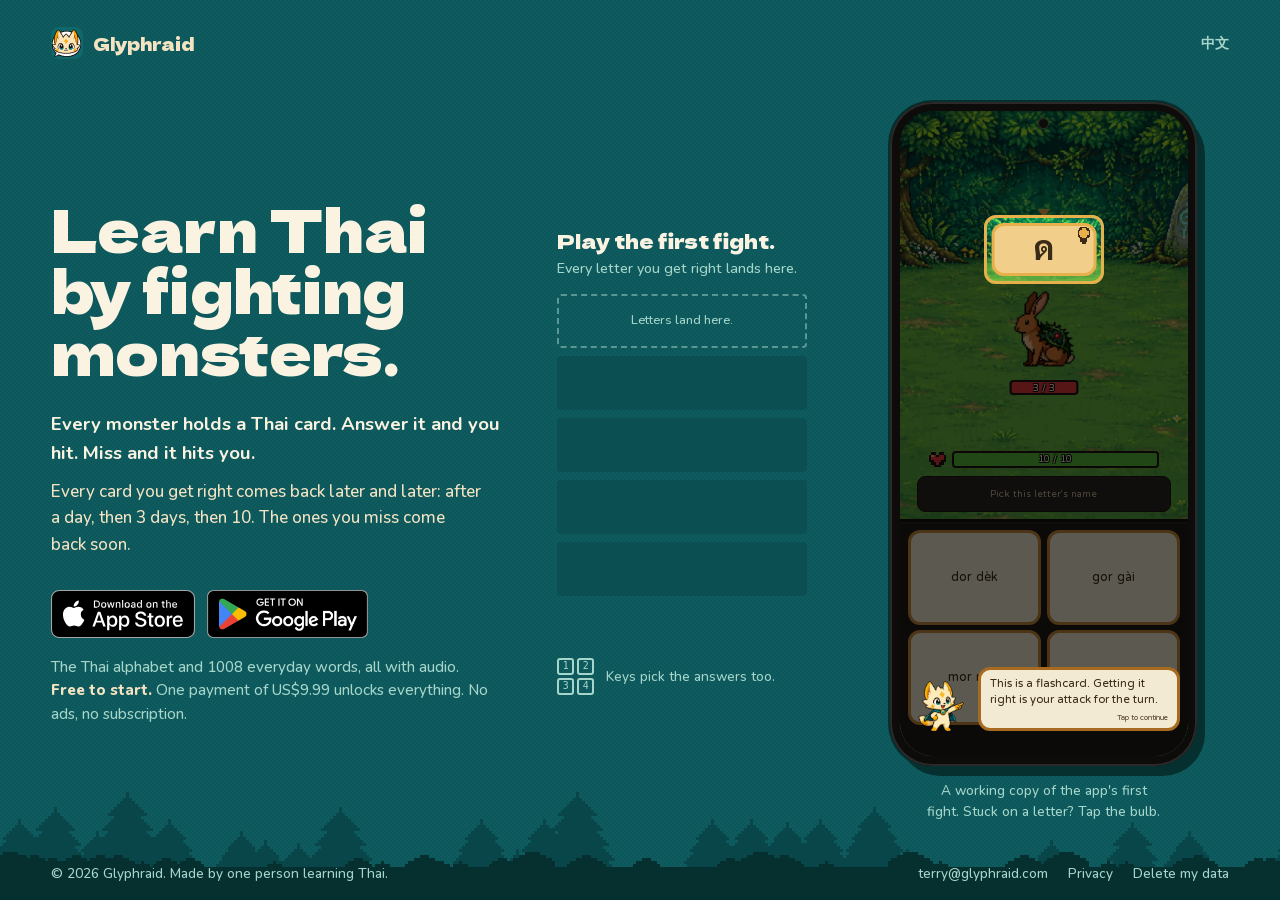
==== index.html @ 24316373 "Language switch links carry ?hl= so the choice is remembered however the link is opened Co-Authored-" ====
<!doctype html>
<html lang="en">
<head>
<meta charset="utf-8">
<meta name="viewport" content="width=device-width, initial-scale=1, viewport-fit=cover">
<title>Glyphraid · Learn Thai by fighting monsters</title>
<meta name="description" content="A Thai flashcard app for iPhone and Android. Every monster holds a Thai word: pick the right meaning to hit it, pick wrong and it hits you. The alphabet and 1008 everyday words, with audio. One payment, no ads, no subscription.">
<meta name="theme-color" content="#0E5C5F">
<!-- 內容安全政策：腳本只准本站的檔案（assets/demo.js）和雜湊相符的那一段內嵌腳本（語言）。⚠️ 改了內嵌 <script> 內容一定要跑 python3 tools/update-csp.py，否則會被瀏覽器擋掉 -->
<meta http-equiv="Content-Security-Policy" content="default-src 'self'; script-src 'self' 'sha256-tla+jNIBkIyBn4vj5KOFL4YFCMS+OBkEQ+i5kZb5u+k='; style-src 'self' 'unsafe-inline'; img-src 'self'; font-src 'self'; media-src 'self'; connect-src 'self'; object-src 'none'; base-uri 'none'; form-action 'none'">
<meta name="apple-itunes-app" content="app-id=6785621868">
<link rel="canonical" href="https://glyphraid.com/">
<link rel="alternate" hreflang="en" href="https://glyphraid.com/">
<link rel="alternate" hreflang="zh-Hant" href="https://glyphraid.com/zh/">
<link rel="alternate" hreflang="x-default" href="https://glyphraid.com/">
<!-- 語言：第一次來、瀏覽器第一語言是中文、沒選過 → 轉到 /zh/；右上角的切換連結帶 ?hl=，到了這頁才記住選擇（點、中鍵、開新分頁都一樣）；只有首頁會轉，隱私、刪除資料頁不轉 -->
<script>(function(){var k='glyphraid-lang',l,q=new URLSearchParams(location.search),h=q.get('hl');if(h==='en'||h==='zh'){l=h;try{localStorage.setItem(k,h)}catch(e){}q.delete('hl');var s=q.toString();history.replaceState(null,'',location.pathname+(s?'?'+s:'')+location.hash)}else{try{l=localStorage.getItem(k)}catch(e){}}if(document.documentElement.lang==='en'&&(l?l==='zh':/^zh/i.test((navigator.languages&&navigator.languages[0])||navigator.language||'')))location.replace('zh/'+location.search+location.hash)})();</script>

<meta property="og:title" content="Glyphraid · Learn Thai by fighting monsters">
<meta property="og:description" content="Every monster holds a Thai word. Pick the right meaning to hit it. Pick wrong and it hits you.">
<meta property="og:image" content="https://glyphraid.com/assets/og.jpg">
<meta property="og:type" content="website">
<meta name="twitter:card" content="summary_large_image">

<link rel="icon" type="image/png" href="assets/favicon.png">
<link rel="apple-touch-icon" href="assets/apple-touch-icon.png">
<link rel="preload" as="font" type="font/woff2" href="assets/fonts/dela-gothic-one-400-latin.woff2" crossorigin>
<link rel="preload" as="font" type="font/woff2" href="assets/fonts/nunito-latin.woff2" crossorigin>
<link rel="preload" as="font" type="font/woff2" href="assets/huninn-latin.woff2" crossorigin>
<link rel="preload" as="image" href="assets/bg_grove.webp">

<link rel="stylesheet" href="assets/site.css">
</head>
<body>
<div class="page">
  <header class="top">
    <a class="brand" href="./" aria-label="Glyphraid home">
      <img src="assets/favicon.png" alt="" width="32" height="32">
      <b>Glyphraid</b>
    </a>
    <nav class="toplinks"><a href="zh/?hl=zh" hreflang="zh-Hant" lang="zh-Hant" data-lang="zh">中文</a></nav>
  </header>

  <main class="main">
    <div class="copy">
      <h1>Learn Thai by fighting monsters.</h1>
      <p class="lede">Every monster holds a Thai card. Answer it and you hit. Miss and it hits you.</p>
      <!-- 「1、3、10 天」＝Vask config/progression-config.ts 的 REVIEW_INTERVAL_DAYS（familiar/mastered/proficient）。那邊改了這句要跟著改。 -->
      <p class="srs">Every card you get right comes back later and later: after a day, then 3 days, then 10. The ones you miss come back soon.</p>
      <div class="getbox" id="get">
        <div class="get">
          <a href="https://apps.apple.com/app/id6785621868"><img src="assets/badge-appstore.svg" alt="Download on the App Store" width="144" height="48"></a>
          <a href="https://play.google.com/store/apps/details?id=com.terryouyang.glyphraid&amp;referrer=utm_source%3Dglyphraid_site%26utm_medium%3Dweb"><img src="assets/badge-play-tight.png" alt="Get it on Google Play" width="161" height="48"></a>
        </div>
        <p class="fine">The Thai alphabet and 1008 everyday words, all with audio. <b>Free to start.</b> One payment of US$9.99 unlocks everything. No ads, no subscription.</p>
      </div>
    </div>

    <p class="fine m">The Thai alphabet and 1008 everyday words, all with audio. <b>Free to start.</b> One payment of US$9.99 unlocks everything. No ads, no subscription.</p>

    <section class="words" id="words" aria-labelledby="words-h">
      <h2 id="words-h">Play the first fight.</h2>
      <p class="how">Every letter you get right lands here.</p>
      <ol class="slots" id="slots"><li class="next">Letters land here.</li><li></li><li></li><li></li><li></li></ol>
      <p class="tally" id="tally" aria-live="polite"></p>
      <div class="end">
        <p>That was the app's real first fight. In the app your coins go to the shop next, then you pick a relic and face the boss. After that come all 44 consonants, the vowels, and 33 themes of everyday words.</p>
        <div class="get">
          <a href="https://apps.apple.com/app/id6785621868"><img src="assets/badge-appstore.svg" alt="Download on the App Store" width="102" height="34"></a>
          <a href="https://play.google.com/store/apps/details?id=com.terryouyang.glyphraid&amp;referrer=utm_source%3Dglyphraid_site%26utm_medium%3Dfinish"><img src="assets/badge-play-tight.png" alt="Get it on Google Play" width="114" height="34"></a>
        </div>
        <button class="again" type="button" data-again>Play again</button>
      </div>
      <p class="keyline" aria-hidden="true"><span class="keys"><kbd>1</kbd><kbd>2</kbd><kbd>3</kbd><kbd>4</kbd></span> Keys pick the answers too.</p>
    </section>

    <div class="stage-col">
      <div class="phone" role="region" aria-label="Playable copy of the app's battle screen">
        <div class="screen" id="screen">
          <div class="fade">
            <div class="aim" aria-hidden="true"></div>
            <div class="card" id="card">
              <button class="bulb" id="bulb" type="button" aria-label="Look this card up">
                <svg viewBox="-1 -1 9 12" shape-rendering="crispEdges" aria-hidden="true">
                  <defs><path id="bulbshape" d="M2 0h3v1h1v1h1v3H6v1H5v3H4v1H3V9H2V6H1V5H0V2h1V1h1z"/></defs>
                  <g fill="#3A2A18"><use href="#bulbshape" x="-1" y="-1"/><use href="#bulbshape" y="-1"/><use href="#bulbshape" x="1" y="-1"/><use href="#bulbshape" x="-1"/><use href="#bulbshape" x="1"/><use href="#bulbshape" x="-1" y="1"/><use href="#bulbshape" y="1"/><use href="#bulbshape" x="1" y="1"/></g>
                  <path fill="#E8B04B" d="M2 0h3v1h1v1h1v3H6v1H5v1H2V6H1V5H0V2h1V1h1z"/>
                  <path fill="#3A2A18" d="M2 7h3v2H4v1H3V9H2z"/>
                </svg>
              </button>
              <span class="th" id="th" lang="th">ก</span>
              <span class="mean" id="mean"></span>
            </div>
            <div class="mon" id="mon"><img id="monimg" src="assets/mon_thornhare.webp" alt="A monster" width="384" height="384"></div>
            <div class="hp mhp" aria-hidden="true"><i id="monfill"></i><b id="monnum">3 / 3</b></div>
          </div>
          <div class="you" id="you" aria-hidden="true">
            <svg viewBox="0 0 7 6" shape-rendering="crispEdges"><path fill="#1B1410" d="M1 0h2v1h1V0h2v1h1v3H6v1H5v1H2V5H1V4H0V1h1z"/><path fill="#E23B3B" d="M1 1h2v1h1V1h2v2H5v1H4v1H3V4H2V3H1z"/><path fill="#FF9A8A" d="M1 1h1v1H1z"/></svg>
            <div class="hp"><i id="youfill"></i><b id="younum">10 / 10</b></div>
          </div>
          <div class="prompt" id="ask">Pick this letter's name</div>
          <div class="panel" id="opts" role="group" aria-labelledby="ask"></div>

          <div class="coach" id="coach" role="dialog" aria-modal="true" aria-labelledby="coachtext" tabindex="-1">
            <div class="hole" id="hole"></div>
            <div class="row" id="coachrow">
              <img src="assets/mascot_point.webp" alt="" width="192" height="192">
              <div class="bubble"><div id="coachtext"></div><small>Tap to continue</small></div>
            </div>
          </div>

          <div class="detail" id="detail" role="dialog" aria-modal="true" aria-labelledby="dname">
            <div class="box">
              <div class="glyph" id="dglyph" lang="th"></div>
              <button class="x" id="dclose" type="button" aria-label="Close">
                <svg viewBox="0 0 7 7" shape-rendering="crispEdges" aria-hidden="true"><path fill="#3A2A18" d="M0 0h2v1h1v1h1V1h1V0h2v2H6v1H5v1h1v1h1v2H5V6H4V5H3v1H2v1H0V5h1V4h1V3H1V2H0z"/></svg>
              </button>
              <div class="rom" id="drom"></div>
              <div class="name" id="dname"></div>
              <button class="speak" id="dspeak" type="button">Speak</button>
              <hr>
              <ol id="dnotes"></ol>
            </div>
          </div>

          <div class="retry" id="retry" role="dialog" aria-modal="true" aria-labelledby="retryh">
            <div class="mid">
              <img src="assets/mascot_cheer.webp" alt="" width="320" height="320">
              <h3 id="retryh">Let's try this one again</h3>
              <p>You keep every letter you've learned. Health restored. Go again.</p>
            </div>
            <button type="button" id="retrybtn">Try again</button>
          </div>
        </div>
      </div>
      <p class="under" id="under">A working copy of the app's first fight. Stuck on a letter? Tap the bulb.</p>
      <p class="sr" id="live" aria-live="polite"></p>
    </div>
  </main>

  <footer class="foot">
    <span>© 2026 Glyphraid. Made by one person learning Thai.</span>
    <span class="sp"></span>
    <a href="mailto:terry@glyphraid.com">terry@glyphraid.com</a>
    <a href="privacy.html">Privacy</a>
    <a href="delete-data.html">Delete my data</a>
  </footer>
</div>
<div class="ground" aria-hidden="true"></div>
<div class="dock" id="dock" aria-hidden="true">
  <ol id="dockwords"></ol>
  <p id="docktext"></p>
  <a id="dockcta" href="#get" tabindex="-1">Get the app</a>
  <button class="again" type="button" data-again tabindex="-1">Play again</button>
</div>

<script src="assets/demo.js"></script>
</body>
</html>
---- assets/site.css ----
/* ──────────────────────────────────────────────────────────────
   Glyphraid 單頁（2026-10-19）
   一個畫面講完一件事：答對字卡＝打怪。右邊的手機是 app 戰鬥畫面的可玩複本。

   ⚠️ 舞台必須忠於遊戲（Terry 2026-10-19：不忠實＝可能被說欺騙消費者）。
   版面順序、字串、顏色、數值都照 Vask 的程式：
     screens/battle-screen.tsx（版面）、answer-inputs/choice-answer-input.tsx（2×2 選項）、
     config/theme.ts（顏色）、config/progression-config.ts（玩家 10 血、每題 1 傷）、
     config/run-config.ts（一般怪 4~6 血）、config/i18n.ts（"Pick the meaning of this word"）。
   內容照 app「新手第一場」（Terry 2026-10-19 拍板）：config/onboarding.ts 的 6 張子音、
   怪 3 血（ONBOARDING_MONSTER_HP）、"Pick this letter's name"、新卡帶燈泡（app 1.3.2 起沒有 NEW 標籤）、
   兩段教學提示（components/coach-mark.tsx，字串照 i18n 原文）、燈泡詳解（components/card-detail-dialog.tsx）、
   打輸＝重試畫面（screens/onboarding-retry-screen.tsx）。打贏就收尾，不無限出怪。
   刻意省略（不影響「遊戲是什麼」）：齒輪、Skip、聖物欄、狀態列、連擊、地圖、商店、魔王。
   刻意不加（遊戲裡沒有）：拼音提示（預設關）、戰鬥中的聲音（讀題零聲音，聲音只在燈泡的 Speak）、
   全螢幕震動、2 以上的傷害、翻卡學習頁（app 2026-08 已拆）。
   遊戲改了版面或流程，這裡要跟著改。

   頁面本身只有兩個顏色：app 圖示的青綠、字卡的米色。
   刻意避開的 AI 樣板（見 vibe-coded 研究）：紫色漸層、Inter、膠囊徽章、三張功能卡、
   毛玻璃、統一圓角柔影、每段同一個淡入、米色紙加襯線、黑底加螢光、某個字單獨上色。
────────────────────────────────────────────────────────────── */
/* 字型全部自帶（2026-10-19 安全檢查：不再從 Google 載入，訪客 IP 不外流；授權皆 OFL；粉圓的授權在 huninn-LICENSE.txt） */
@font-face{font-family:"Huninn";src:url(huninn-latin.woff2) format("woff2");font-display:swap}
/* 中文頁的粉圓：只收 zh/index.html 與 demo.js 中文字串用到的字（tools/huninn-zh.py 產生） */
@font-face{font-family:"Huninn";src:url(huninn-zh.woff2) format("woff2");font-display:swap;unicode-range:U+3000-303F, U+4E00-9FFF, U+FF00-FFEF}
@font-face{font-family:"Dela Gothic One";font-weight:400;font-style:normal;font-display:swap;src:url(fonts/dela-gothic-one-400-latin.woff2) format("woff2");unicode-range:U+0000-00FF, U+0131, U+0152-0153, U+02BB-02BC, U+02C6, U+02DA, U+02DC, U+0304, U+0308, U+0329, U+2000-206F, U+20AC, U+2122, U+2191, U+2193, U+2212, U+2215, U+FEFF, U+FFFD}
@font-face{font-family:"Nunito";font-weight:500 800;font-style:normal;font-display:swap;src:url(fonts/nunito-latin-ext.woff2) format("woff2");unicode-range:U+0100-02BA, U+02BD-02C5, U+02C7-02CC, U+02CE-02D7, U+02DD-02FF, U+0304, U+0308, U+0329, U+1D00-1DBF, U+1E00-1E9F, U+1EF2-1EFF, U+2020, U+20A0-20AB, U+20AD-20C4, U+2113, U+2C60-2C7F, U+A720-A7FF}
@font-face{font-family:"Nunito";font-weight:500 800;font-style:normal;font-display:swap;src:url(fonts/nunito-latin.woff2) format("woff2");unicode-range:U+0000-00FF, U+0131, U+0152-0153, U+02BB-02BC, U+02C6, U+02DA, U+02DC, U+0304, U+0308, U+0329, U+2000-206F, U+20AC, U+2122, U+2191, U+2193, U+2212, U+2215, U+FEFF, U+FFFD}
@font-face{font-family:"Sarabun";font-weight:700;font-style:normal;font-display:swap;src:url(fonts/sarabun-700-thai.woff2) format("woff2");unicode-range:U+02D7, U+0303, U+0331, U+0E01-0E5B, U+200C-200D, U+25CC}
@font-face{font-family:"Silkscreen";font-weight:400;font-style:normal;font-display:swap;src:url(fonts/silkscreen-400-latin.woff2) format("woff2");unicode-range:U+0000-00FF, U+0131, U+0152-0153, U+02BB-02BC, U+02C6, U+02DA, U+02DC, U+0304, U+0308, U+0329, U+2000-206F, U+20AC, U+2122, U+2191, U+2193, U+2212, U+2215, U+FEFF, U+FFFD}
:root{
  --teal:#0E5C5F;
  --teal-deep:#0B4F52;
  --teal-ink:#06302F;
  --cream:#F3E3C3;
  --cream-hi:#FAF3E2;
  --mint:#A6D6CB;      /* 青底上的次要字，對 --teal 4.6:1 */
  /* 以下照 Vask config/theme.ts */
  --g-bg:#12100E; --g-panel:#1D1A16; --g-raised:#2A2621; --g-outline:#1B1410;
  --g-card:#F1CE8A; --g-card-edge:#E8B04B;
  --g-card-bad:#FFE5DE; --g-accent:#FF5A3C;
  --g-opt:#F3EAD4; --g-opt-edge:#C98A3C; --g-ink:#3A2A18;
  --g-ok:#5BBC3A; --g-ok-edge:#3E8E2A; --g-ok-soft:#A5D98C;
  --g-bad:#E89A9A; --g-bad-edge:#7E1A1A;
  --g-hp:#E23B3B; --g-you:#5BBC3A; --g-track:#241B12;
  --g-text:#FBF4E6; --g-dim:#C9B89A;
}
*{box-sizing:border-box}
html,body{margin:0;overflow-x:clip}
body{
  position:relative;min-height:100svh;
  background:var(--teal);color:var(--cream);
  font-family:"Nunito",ui-rounded,system-ui,sans-serif;
  font-weight:500;font-size:17px;line-height:1.55;
  -webkit-font-smoothing:antialiased;
}
/* 兩格的抖色顆粒：像素畫的底紋 */
body::before{
  content:"";position:fixed;inset:0;pointer-events:none;z-index:0;opacity:.06;
  background-image:conic-gradient(#000 25%,transparent 0 50%,#000 0 75%,transparent 0);
  background-size:4px 4px;
}
a{color:inherit}
a:focus-visible,button:focus-visible{outline:3px solid var(--g-card-edge);outline-offset:3px}
img{display:block;max-width:100%}

.page{
  position:relative;z-index:1;min-height:100svh;
  display:grid;grid-template-rows:auto 1fr auto;grid-template-columns:minmax(0,1fr);
  max-width:1280px;margin:0 auto;
  padding:clamp(16px,2.4vw,26px) clamp(16px,4vw,56px) max(16px,env(safe-area-inset-bottom));
}
.top{display:flex;flex-wrap:wrap;align-items:center;justify-content:space-between;gap:4px 16px}
.brand{display:flex;align-items:center;gap:10px;text-decoration:none}
.brand img{width:32px;height:32px;border-radius:8px}
.brand b{font-family:"Dela Gothic One",sans-serif;font-weight:400;font-size:1.1rem}

.main{
  display:grid;grid-template-columns:minmax(0,32rem) 250px calc(min(700px,100svh - 236px) * 1080 / 2340 + 64px);justify-content:space-between;align-items:center;
  gap:clamp(28px,4vw,64px);padding:clamp(12px,2vh,28px) 0;
}
.copy{max-width:32rem}
h1{
  font-family:"Dela Gothic One",sans-serif;font-weight:400;
  font-size:clamp(2.3rem,4.6vw,4.2rem);line-height:1.04;letter-spacing:-.012em;
  margin:0 0 .5em;color:var(--cream-hi);text-wrap:balance;
  /* 字欄最窄約 400px 時最長的字「monsters.」約 5.84em，上限 4.2rem 放得下；字不從中間拆（句點不會自己掉到下一行） */
  overflow-wrap:normal;
}
.lede{font-size:clamp(1.1rem,1.45vw,1.32rem);font-weight:700;margin:0 0 .7rem;max-width:32rem;text-wrap:pretty;color:var(--cream-hi)}
.srs{margin:0 0 2rem;max-width:32rem;text-wrap:pretty}
.get{display:flex;flex-wrap:wrap;align-items:center;gap:12px;margin:0 0 1.1rem}
.get a{display:block;transition:transform .12s steps(2)}
.get a:hover{transform:translateY(-2px)}
.get img{height:48px;width:auto}
.fine{font-size:.95rem;color:var(--mint);margin:0;max-width:31rem;text-wrap:pretty}
.fine b{color:var(--cream);font-weight:800;white-space:nowrap}

/* ── 頁面自己的像素世界：底部兩層樹林，慢慢平移（不同速度＝視差） ── */
.ground{
  position:absolute;z-index:0;left:0;right:0;bottom:0;height:132px;pointer-events:none;
  background:url(trees_front.png) 0 100%/1536px 132px repeat-x,url(trees_back.png) 0 100%/1536px 132px repeat-x;
  image-rendering:pixelated;
  animation:drift 480s steps(1024) infinite;
}
@keyframes drift{to{background-position:-3072px 100%,-1536px 100%}}
.firefly{position:absolute;z-index:0;width:4px;height:4px;background:var(--g-card);pointer-events:none;
  animation:rise 2.6s steps(26) forwards,blink .4s steps(2) infinite}
@keyframes rise{0%{transform:translate(0,0)}50%{transform:translate(12px,-90px)}100%{transform:translate(-4px,-190px);opacity:0}}
@keyframes blink{50%{opacity:.35}}

/* ── 手機版：答對之後從底部滑出「你學到的字」條，字飛進這裡 ── */
.dock{display:none}
@media (max-width:860px){
  .dock{
    display:flex;align-items:center;gap:10px;position:fixed;z-index:40;left:0;right:0;bottom:0;
    padding:8px 16px calc(8px + env(safe-area-inset-bottom));
    background:var(--teal-ink);border-top:2px solid var(--cream);
    transform:translateY(110%);visibility:hidden;transition:transform .3s steps(4),visibility 0s .3s;
  }
  .dock.show{transform:none;visibility:visible;transition:transform .3s steps(4)}
  .dock ol{list-style:none;margin:0;padding:0;display:flex;gap:6px;flex:none}
  .dock li{background:var(--cream);color:var(--g-ink);font-family:"Sarabun",sans-serif;font-weight:700;font-size:1.15rem;
    line-height:1;padding:7px 9px;border-radius:4px}
  .dock p{margin:0;flex:1;min-width:0;font-size:.82rem;line-height:1.3;color:var(--mint)}
  .dock p b{color:var(--cream)}
  .dock .again{display:none;margin:0;padding:5px 10px;font-size:.85rem}
  .dock.won{flex-wrap:wrap}
  .dock.won p{flex-basis:100%;order:-1;font-size:.9rem}
  .dock.won ol{flex-basis:100%;flex-wrap:wrap}
  body.docked.won-page .page{padding-bottom:calc(150px + env(safe-area-inset-bottom))}
  .dock.won .again{display:block}
  .dock a{flex:none;font-weight:800;font-size:.9rem;text-decoration:none;color:var(--g-ink);background:var(--g-card);
    border:3px solid var(--g-card-edge);border-radius:8px;padding:5px 12px}
  body.docked .page{padding-bottom:calc(92px + env(safe-area-inset-bottom))}
  .foot .sp{display:none}
}

/* ── 舞台欄 ── */
.stage-col{position:relative;display:flex;flex-direction:column;align-items:center}

/* ── 你的字：答對的字從手機飛出來落在這裡 ── */
.words{align-self:center}
.words h2{font-family:"Dela Gothic One",sans-serif;font-weight:400;font-size:1.25rem;white-space:nowrap;line-height:1.15;margin:0 0 6px;color:var(--cream-hi)}
.words .how{font-size:.9rem;line-height:1.45;color:var(--mint);margin:0 0 16px;text-wrap:pretty}
.keys{display:inline-grid;grid-template-columns:auto auto;gap:3px;vertical-align:middle;margin-right:4px}
.keys kbd{font-family:"Silkscreen",monospace;font-size:.62rem;color:var(--mint);border:2px solid var(--mint);
  width:17px;height:17px;display:grid;place-items:center;border-radius:3px;line-height:1}
.slots{list-style:none;margin:0;padding:0;display:flex;flex-direction:column;gap:8px}
.slots li{height:54px;background:var(--teal-deep);border-radius:4px}
.slots li.next{background:none;border:2px dashed rgba(166,214,203,.5);display:grid;place-items:center;font-size:.8rem;white-space:nowrap;color:var(--mint)}
.slots li.next.pulse{animation:pulse 1.2s steps(2) 2}
@keyframes pulse{50%{border-color:var(--cream);color:var(--cream)}}
.keyline{margin:14px 0 0;font-size:.85rem;color:var(--mint);display:flex;align-items:center;gap:8px}
.slots li.got{border:0;background:var(--cream);color:var(--g-ink);display:flex;align-items:baseline;justify-content:space-between;
  gap:10px;padding:0 14px;box-shadow:inset 0 -4px 0 rgba(58,42,24,.16);align-items:center}
.slots .th{font-family:"Sarabun",sans-serif;font-weight:700;font-size:1.45rem;line-height:1}
.slots .en{font-size:.85rem;font-weight:700;color:#7a6446}
.slots li.land{animation:land .28s steps(3)}
@keyframes land{0%{transform:scale(1.12)}100%{transform:scale(1)}}
.tally{margin:12px 0 0;font-size:.85rem;color:var(--mint);min-height:2.6em;text-wrap:balance}
.tally span{white-space:nowrap}
.words .end{display:none}
.words.won .end{display:block}
.words.won .how,.words.won .keyline,.words.won .slots li:not(.got){display:none}
.words.won h2{white-space:normal;text-wrap:balance;font-size:1.75rem;line-height:1.1;margin-bottom:14px}
.end p{margin:12px 0 0;font-size:.9rem;line-height:1.5;color:var(--mint);text-wrap:pretty}
.end .get{margin:16px 0 0;gap:8px}
.end .get{flex-wrap:nowrap}
.end .get a{flex:none}
.end .get img{height:34px;width:auto;max-width:none}
.again{font:inherit;font-weight:800;font-size:.9rem;color:var(--cream);background:none;border:2px solid var(--mint);
  border-radius:6px;padding:5px 12px;margin-top:14px;cursor:pointer}
.again:hover{border-color:var(--cream)}
.tally b{color:var(--cream);font-weight:800}
.tally.flash b{animation:tally .5s steps(2) 2}
@keyframes tally{50%{color:var(--g-card)}}
.flyword{position:fixed;z-index:50;pointer-events:none;font-family:"Sarabun",sans-serif;font-weight:700;color:var(--g-ink);
  background:var(--g-card);border:3px solid var(--g-card-edge);border-radius:8px;padding:2px 12px;line-height:1.2;
  transform:translate(-50%,-50%)}

.phone{
  --h:min(700px,calc(100svh - 236px));
  --bz:calc(var(--h) * .014);
  position:relative;z-index:1;height:var(--h);aspect-ratio:1080/2340;
  background:#0d0c0b;border-radius:calc(var(--h) * .064);padding:var(--bz);
  box-shadow:inset 0 0 0 2px #2b2a28,0 0 0 2px var(--teal-ink),8px 10px 0 var(--teal-ink);
}
.phone.jolt{animation:jolt .14s steps(2)}
@keyframes jolt{50%{transform:translate(2px,-1px)}}
.phone::after{ /* 鏡頭 */
  content:"";position:absolute;z-index:3;left:50%;top:calc(var(--bz) + var(--h) * .012);
  width:calc(var(--h) * .014);height:calc(var(--h) * .014);margin-left:calc(var(--h) * -.007);
  border-radius:50%;background:#0d0c0b;box-shadow:0 0 0 1px #2b2a28;
}
.screen{
  position:relative;width:100%;height:100%;overflow:hidden;
  border-radius:calc(var(--h) * .064 - var(--bz));
  background:var(--g-bg) url(bg_grove.webp) center top/cover no-repeat;
  container-type:size;
  font-family:"Huninn","Nunito",ui-rounded,sans-serif;
  user-select:none;-webkit-user-select:none;
}
/* 以下位置全部是 % 螢幕高（cqh）/ 寬（cqw），量自 Android 實機截圖 */
.aim{position:absolute;left:50%;top:15.2cqh;transform:translateX(-50%);width:4.4cqw;height:2.9cqw;
  background:var(--g-card-edge);clip-path:polygon(0 0,100% 0,50% 100%);animation:bob 1.2s steps(2) infinite}
@keyframes bob{50%{transform:translate(-50%,3px)}}
.card{
  position:absolute;left:50%;top:17.4cqh;transform:translateX(-50%);
  min-width:36.4cqw;min-height:8.1cqh;padding:.6cqh 3cqw;
  display:flex;flex-direction:column;align-items:center;justify-content:center;
  background:var(--g-card);border:3px solid var(--g-card-edge);border-radius:12px;
  color:var(--g-ink);
}
.card .bulb{position:absolute;top:1px;right:1px;width:5.8cqw;height:5.8cqw;padding:0;border:0;background:none;
  display:grid;place-items:center;cursor:pointer}
.card .bulb:active{opacity:.5}
.card .bulb svg{width:4.4cqw;height:5.8cqw;display:block}
.card.seen .bulb,.card.bad .bulb{display:none}
.card .th{font-family:"Sarabun",sans-serif;font-weight:700;font-size:min(11.6cqw,48px);line-height:1.15}
.card .mean{display:none;font-size:7cqw;font-weight:400;color:var(--g-accent);line-height:1.2;white-space:nowrap}
.card.bad{background:var(--g-card-bad);border-color:var(--g-accent)}
.card.bad .th{display:none}
.card.bad .mean{display:block}
.fade,.prompt,.panel{transition:opacity .45s .16s}
.gone .fade,.gone .prompt,.gone .panel{opacity:0}
.card.enter{animation:cardin .22s steps(3)}
@keyframes cardin{from{transform:translate(-50%,-8px);opacity:0}}

.mon{position:absolute;left:50%;top:26.8cqh;width:31.5cqw;height:14cqh;transform:translateX(-50%);
  display:flex;align-items:flex-end;justify-content:center}
.mon img{width:100%;height:100%;object-fit:contain;object-position:bottom;animation:idle 1.4s steps(2) infinite}
@keyframes idle{50%{transform:translateY(-2px)}}
.mon.hit img{animation:hit .36s}
@keyframes hit{0%{filter:brightness(0) invert(1)}40%{transform:scale(1.15);filter:brightness(0) invert(1)}100%{transform:scale(1)}}
.mon.lunge img{animation:lunge .3s}
@keyframes lunge{50%{transform:translateY(12%) scale(1.06)}}
.mon.down img{animation:down .7s forwards}
@keyframes down{0%{filter:brightness(0) invert(1)}100%{filter:brightness(0) invert(1);opacity:0;transform:scale(.85)}}
.mon.in img{animation:monin .45s steps(4)}
@keyframes monin{from{opacity:0;transform:translateY(-10%)}}

.hp{position:absolute;height:2.4cqh;border:2px solid var(--g-outline);border-radius:4px;background:var(--g-track);overflow:hidden}
.hp i{position:absolute;inset:0;transform-origin:left;transition:transform .4s ease-out}
.hp b{position:absolute;inset:0;display:grid;place-items:center;font-weight:400;font-size:3.2cqw;color:var(--g-text);
  text-shadow:1px 1px 0 #000,-1px 1px 0 #000,1px -1px 0 #000,-1px -1px 0 #000;font-variant-numeric:tabular-nums}
.hp.mhp{left:50%;transform:translateX(-50%);top:41.6cqh;width:24cqw}
.hp.mhp i{background:var(--g-hp)}
.you{position:absolute;left:10cqw;right:10cqw;top:52.6cqh;display:flex;align-items:center;gap:2cqw}
.you svg{width:6cqw;height:6cqw;flex:none}
.you .hp{position:relative;flex:1;height:2.6cqh}
.you .hp i{background:var(--g-you)}
.you.hurt{animation:hurt .25s}
@keyframes hurt{20%{transform:translateX(-10px) scale(1.12)}50%{transform:translateX(7px) scale(1.06)}80%{transform:translateX(-4px)}}
.prompt{position:absolute;left:5.8cqw;right:5.8cqw;top:56.6cqh;height:5.6cqh;display:grid;place-items:center;
  background:var(--g-raised);border:1px solid var(--g-outline);border-radius:8px;color:var(--g-dim);font-size:3.4cqw}

.panel{position:absolute;left:0;right:0;top:63.2cqh;bottom:0;background:var(--g-panel);
  border-top:3px solid var(--g-bg);box-shadow:inset 0 2px 0 var(--g-raised);
  padding:2.9cqw 2.9cqw calc(2.9cqw + 3.6cqh);display:grid;grid-template-columns:1fr 1fr;grid-template-rows:1fr 1fr;gap:1.95cqw}
.opt{
  font:inherit;font-size:4.4cqw;line-height:1.25;color:var(--g-ink);
  background:var(--g-opt);border:3px solid var(--g-opt-edge);border-radius:12px;
  padding:1cqh 2cqw;cursor:pointer;position:relative;overflow:hidden;
}
.opt:active,.opt.press{background:var(--g-opt-edge)}
.opt.right{background:var(--g-ok);border-color:var(--g-ok-edge)}
.opt.right::after{content:"";position:absolute;inset:0;background:#fff;animation:wflash .14s forwards}
@keyframes wflash{to{opacity:0}}
.opt.wrong{background:var(--g-bad);border-color:var(--g-bad-edge)}
.opt.reveal{background:var(--g-ok-soft);border-color:var(--g-ok-edge)}
.panel[aria-busy="true"] .opt{cursor:default}

/* 教學提示（照 components/coach-mark.tsx）：壓暗＋金框挖洞，吉祥物＋對話框在下方 */
.coach{position:absolute;inset:0;z-index:20;cursor:pointer;display:none}
.coach.show{display:block}
.coach .hole{position:absolute;border:3px solid var(--g-card-edge);border-radius:12px;box-shadow:0 0 0 200vmax rgba(0,0,0,.62)}
.coach .row{position:absolute;left:2.9cqw;right:2.9cqw;bottom:5.8cqw;display:flex;align-items:flex-end;gap:1cqw}
.coach .row.top{bottom:auto;top:5.8cqw}
.coach img{width:23.3cqw;height:23.3cqw;flex:none}
.coach .bubble{flex:1;margin-bottom:2.9cqw;background:var(--g-opt);border:3px solid #A66A20;border-radius:12px;
  padding:1.9cqw 2.9cqw;color:var(--g-ink);font-size:4cqw;line-height:1.45}
.coach .bubble p{margin:0}
.coach .bubble p+p{margin-top:1cqw}
.coach .bubble small{display:block;text-align:right;font-size:2.67cqw;color:#5C4B36;margin-top:1cqw}

/* 燈泡詳解（照 components/card-detail-dialog.tsx） */
.detail{position:absolute;inset:0;z-index:21;background:rgba(20,15,10,.92);padding:5.8cqw;display:none;place-items:center}
.detail.show{display:grid}
.detail .box{position:relative;width:100%;max-width:82.5cqw;background:var(--g-opt);border:3px solid #A66A20;border-radius:16px;
  padding:3.9cqw 5.8cqw 5.8cqw;color:var(--g-ink);text-align:center}
.detail .glyph{font-family:"Sarabun",sans-serif;font-weight:700;font-size:10.7cqw;line-height:1.3;min-height:14.6cqw;display:grid;place-items:center}
.detail .x{position:absolute;right:3.9cqw;top:4.8cqw;width:5.8cqw;height:5.8cqw;padding:0;border:0;background:none;cursor:pointer;display:grid;place-items:center}
.detail .x svg{width:3.4cqw;height:3.4cqw}
.detail .rom{font-size:3.64cqw;color:#5C4B36;margin-top:1cqw}
.detail .name{font-size:4.85cqw;font-weight:700;margin-top:.5cqw}
.detail .speak{margin-top:1.9cqw;font:inherit;font-size:4.37cqw;color:var(--g-text);background:#C96F2A;border:2px solid #8A4512;
  border-bottom-width:5px;border-radius:8px;padding:1.6cqw 5.3cqw;min-width:29cqw;cursor:pointer}
.detail .speak:active{transform:translateY(2px);border-bottom-width:3px}
.detail hr{border:0;border-top:2px solid rgba(166,106,32,.5);margin:2.9cqw 0}
.detail ol{list-style:none;margin:0;padding:0;text-align:left;display:flex;flex-direction:column;gap:2.9cqw}
.detail li{display:flex;gap:1.9cqw;font-size:3.64cqw;line-height:1.6;text-wrap:pretty}
.detail li span{text-wrap:pretty}
.detail li b{color:#A66A20;flex:none}
.detail li [lang=th]{font-family:"Sarabun",sans-serif}

/* 打輸：重試畫面（照 screens/onboarding-retry-screen.tsx） */
.retry{position:absolute;inset:0;z-index:22;background:var(--g-bg);display:none;flex-direction:column;align-items:center;
  padding:0 3.9cqw 9cqh;text-align:center}
.retry.show{display:flex}
.retry .mid{flex:1;display:flex;flex-direction:column;align-items:center;justify-content:center}
.retry img{width:38.8cqw;height:38.8cqw}
.retry h3{margin:2cqh 0 1cqh;font-size:5.3cqw;color:var(--g-card-edge)}
.retry p{margin:0;font-size:3.64cqw;line-height:1.47;color:var(--g-dim)}
.retry button{font:inherit;font-size:5.3cqw;color:var(--g-text);background:#C96F2A;border:2px solid #8A4512;border-bottom-width:5px;
  border-radius:8px;padding:3cqw 6.8cqw;min-width:36cqw;cursor:pointer}

.ball{position:absolute;z-index:5;width:4.4cqw;height:4.4cqw;margin:-2.2cqw 0 0 -2.2cqw;border-radius:50%;
  background:#FFD98A;box-shadow:0 0 0 2px #fff,0 0 0 4px rgba(39,211,255,.5);pointer-events:none}
.ball.foe{background:#FFB4A0;box-shadow:0 0 0 2px #fff,0 0 0 4px rgba(226,69,47,.55)}
.burst{position:absolute;z-index:5;width:0;height:0;pointer-events:none}
.burst::before{content:"";position:absolute;left:-6cqw;top:-6cqw;width:12cqw;height:12cqw;border:3px solid #fff;border-radius:50%;animation:ring .18s forwards}
@keyframes ring{from{transform:scale(.3)}to{transform:scale(1);opacity:0}}
.burst s{position:absolute;width:1.6cqw;height:1.6cqw;background:#FFD98A;animation:spark .3s forwards}
@keyframes spark{to{transform:translate(var(--x),var(--y));opacity:0}}
.dmg{position:absolute;z-index:6;font-family:"Silkscreen",monospace;font-size:6.5cqw;line-height:1;color:#fff;
  text-shadow:2px 2px 0 #1B1410,-2px 2px 0 #1B1410,2px -2px 0 #1B1410,-2px -2px 0 #1B1410;
  transform:translateX(-50%);pointer-events:none;animation:dmg 1.75s forwards}
@keyframes dmg{0%{transform:translate(-50%,6px) scale(.6)}8%{transform:translate(-50%,0) scale(1.15)}14%,26%{transform:translate(-50%,0) scale(1)}100%{transform:translate(-50%,-56px);opacity:0}}
.coin{position:absolute;z-index:4;width:3.4cqw;height:3.4cqw;margin-left:-1.7cqw;background:#F2C14E;
  box-shadow:inset -2px -2px 0 #B07A1A,inset 2px 2px 0 #FFE7A3;border:2px solid #6b4a12;border-radius:50%;
  animation:coin .8s cubic-bezier(.3,.7,.5,1) forwards}
@keyframes coin{0%{transform:translate(0,-6cqh)}40%{transform:translate(var(--x),0)}60%{transform:translate(calc(var(--x)*1.2),-1.6cqh)}80%,100%{transform:translate(calc(var(--x)*1.35),0)}}

.under{position:relative;z-index:1;margin:14px 0 0;font-size:.85rem;text-wrap:balance;min-height:2.9em;color:var(--mint);text-align:center;max-width:26rem}
.under b{color:var(--cream);font-weight:800}
.under .th{font-family:"Sarabun",sans-serif;font-weight:700;color:var(--cream)}

.foot{display:flex;flex-wrap:wrap;gap:6px 20px;font-size:.85rem;color:var(--mint)}
.foot a{text-decoration:none}
.foot a:hover{color:var(--cream);text-decoration:underline}
.foot .sp{flex:1}
.sr{position:absolute;width:1px;height:1px;overflow:hidden;clip:rect(0 0 0 0);white-space:nowrap}

/* 中寬（平板、小筆電）：「你的字」改放文案下方，手機在右 */
@media (min-width:861px) and (max-width:1199px){
  .main{grid-template-columns:minmax(0,1fr) auto;grid-template-rows:auto auto;column-gap:clamp(28px,5vw,56px);row-gap:28px;align-content:center}
  .copy{grid-column:1;grid-row:1;align-self:end}
  .words{grid-column:1;grid-row:2;align-self:start}
  .stage-col{grid-column:2;grid-row:1 / span 2}
  .slots{flex-direction:row;flex-wrap:wrap}
  .slots li{width:calc(33.3% - 6px);height:48px}
  .slots li:nth-child(n+4){display:none}
  .keyline{display:none}
  .tally{min-height:1.3em}
  .ground{height:88px;background-size:1024px 88px,1024px 88px}
  @keyframes drift{to{background-position:-2048px 100%,-1024px 100%}}
  .srs{margin-bottom:1.4rem}
}
@media (max-width:860px){
  .main{grid-template-columns:minmax(0,1fr);gap:12px;padding-top:8px}
  .copy{display:contents}
  h1{order:1;margin:0;font-size:clamp(2.3rem,11vw,3rem)}
  .lede{order:2;margin:0}
  .getbox{order:3}
  .get{margin-bottom:0}
  .getbox .fine{display:none}
  .stage-col{order:4;margin-top:6px}
  .words{display:none}
  .ground{height:110px;background-size:1280px 110px,1280px 110px}
  @keyframes drift{to{background-position:-2560px 100%,-1280px 100%}}
  .srs{order:6;margin:8px 0 0}
  .fine.m{display:block;order:7}
  .phone{--h:calc(min(100vw - 72px,318px) * 2340 / 1080)}
}
@media (min-width:861px){.fine.m{display:none}}
@media (prefers-reduced-motion:reduce){
  *,*::before,*::after{animation-duration:.001s!important;animation-iteration-count:1!important;transition-duration:.001s!important}
}

/* ── 右上角：切換語言 ── */
.toplinks{display:flex;align-items:center;gap:6px 18px;flex-wrap:wrap;justify-content:flex-end;font-size:.9rem;font-weight:700;color:var(--mint)}
.toplinks a{text-decoration:none;padding:6px 0}
.toplinks a:hover{color:var(--cream);text-decoration:underline}

/* ── 中文頁 ── */
/* 中文標題用粉圓（跟 app 的中文介面一樣）。Dela Gothic One 的漢字是日本字形，中文標題不排它；中文不用負字距 */
:lang(zh) .main h1,:lang(zh) .words h2{font-family:"Huninn",sans-serif}
/* 粉圓只有一個字重：標題加描邊加粗，跟英文標題一樣有份量 */
:lang(zh) .main h1{-webkit-text-stroke:.045em currentColor;paint-order:stroke fill}
:lang(zh) .words h2{-webkit-text-stroke:.03em currentColor}
/* 中文標題字比英文寬：大螢幕上字欄約 26rem，六個字＋句號要放得下一行 */
:lang(zh) .main h1{letter-spacing:0;line-height:1.15;font-size:clamp(2.3rem,4vw,3.6rem)}
:lang(zh) .page{font-family:"Nunito","Huninn",ui-rounded,system-ui,sans-serif}
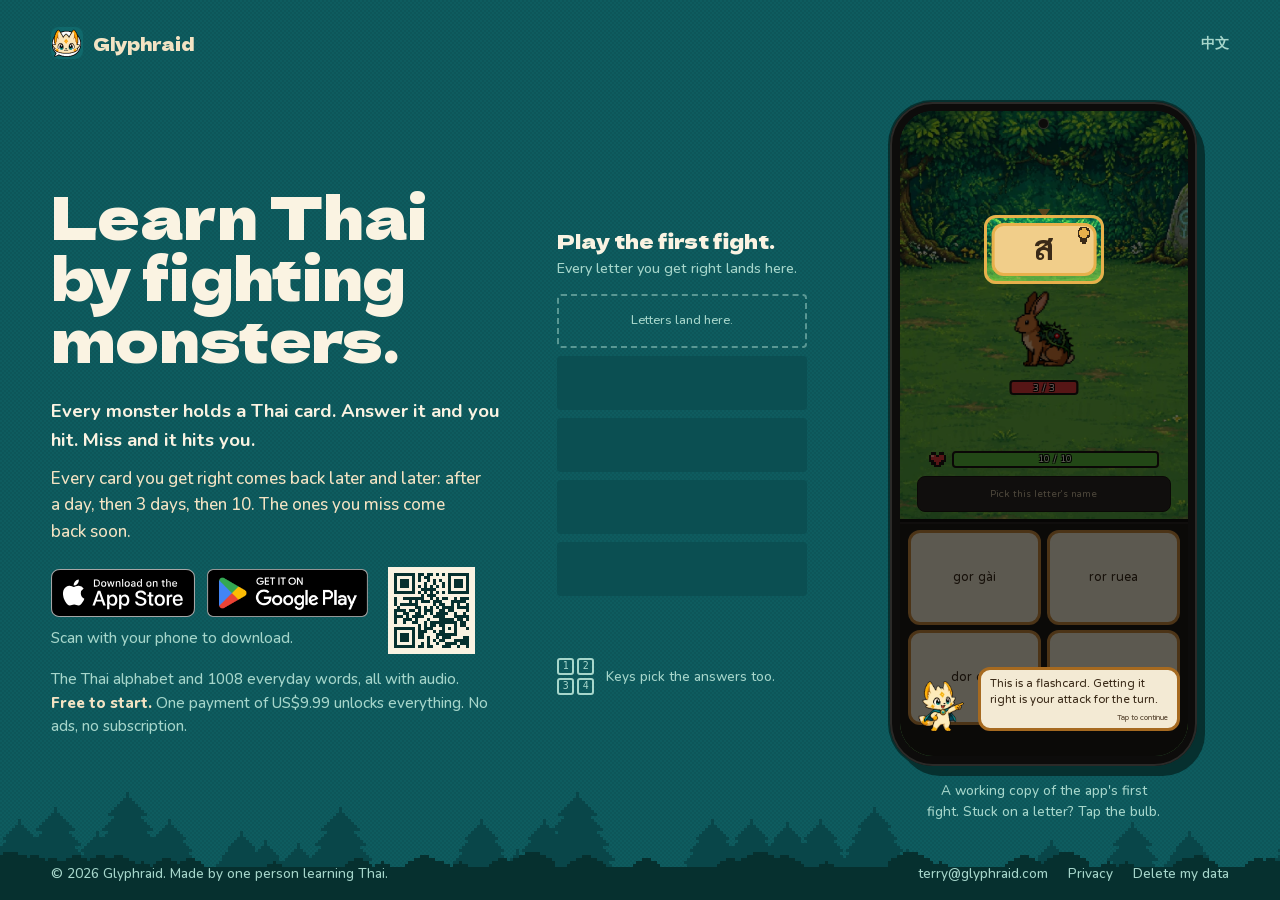
==== commit 5a84dd37: "Desktop QR code for getting the app on a phone The QR code (desktop only, next to the store badges) " ====
--- a/index.html
+++ b/index.html
@@ -48,11 +48,15 @@
       <!-- 「1、3、10 天」＝Vask config/progression-config.ts 的 REVIEW_INTERVAL_DAYS（familiar/mastered/proficient）。那邊改了這句要跟著改。 -->
       <p class="srs">Every card you get right comes back later and later: after a day, then 3 days, then 10. The ones you miss come back soon.</p>
       <div class="getbox" id="get">
-        <div class="get">
-          <a href="https://apps.apple.com/app/id6785621868"><img src="assets/badge-appstore.svg" alt="Download on the App Store" width="144" height="48"></a>
-          <a href="https://play.google.com/store/apps/details?id=com.terryouyang.glyphraid&amp;referrer=utm_source%3Dglyphraid_site%26utm_medium%3Dweb"><img src="assets/badge-play-tight.png" alt="Get it on Google Play" width="161" height="48"></a>
+        <div class="getin">
+          <div class="get">
+            <a href="https://apps.apple.com/app/id6785621868"><img src="assets/badge-appstore.svg" alt="Download on the App Store" width="144" height="48"></a>
+            <a href="https://play.google.com/store/apps/details?id=com.terryouyang.glyphraid&amp;referrer=utm_source%3Dglyphraid_site%26utm_medium%3Dweb"><img src="assets/badge-play-tight.png" alt="Get it on Google Play" width="161" height="48"></a>
+          </div>
+          <!-- 只給電腦版看（site.css 的 .qr）：手機掃了到 /get/，依平台轉去商店。圖由 tools/qr.py 產生 -->
+          <div class="qr"><img src="assets/qr-get.svg" alt="QR code that opens glyphraid.com/get on your phone" width="87" height="87"><p>Scan with your phone to download.</p></div>
+          <p class="fine">The Thai alphabet and 1008 everyday words, all with audio. <b>Free to start.</b> One payment of US$9.99 unlocks everything. No ads, no subscription.</p>
         </div>
-        <p class="fine">The Thai alphabet and 1008 everyday words, all with audio. <b>Free to start.</b> One payment of US$9.99 unlocks everything. No ads, no subscription.</p>
       </div>
     </div>
 
--- a/assets/site.css
+++ b/assets/site.css
@@ -393,3 +393,26 @@
 /* 中文標題字比英文寬：大螢幕上字欄約 26rem，六個字＋句號要放得下一行 */
 :lang(zh) .main h1{letter-spacing:0;line-height:1.15;font-size:clamp(2.3rem,4vw,3.6rem)}
 :lang(zh) .page{font-family:"Nunito","Huninn",ui-rounded,system-ui,sans-serif}
+
+/* 電腦版：商店按鈕旁邊放 QR code，用手機掃了到 /get/，依平台轉去對的商店（assets/get.js）。
+   字欄夠寬（430px＝兩個按鈕＋間距＋QR 的寬，再留一點）：QR 在按鈕右邊佔兩列、一行說明在按鈕下面，左欄只多一行字的高度
+   （整塊疊在按鈕下面的話，1280×720 的頁尾會被擠出畫面）。
+   字欄太窄（中寬版面、英文頁手機下方說明比較長的時候會發生）：QR 和說明改成按鈕下面一列，不然 QR 會被擠扁、掃不出來。
+   QR 固定 87px＝29 格×3px：每格要是整數 px，一般螢幕上才不會糊（tools/qr.py）。
+   手機、平板（沒有滑鼠）看不到：它們直接點上面的按鈕就好 */
+.qr{display:none}
+@media (min-width:861px) and (hover:hover) and (pointer:fine){
+  .getbox{container-type:inline-size}
+  .qr{display:flex;align-items:center;gap:14px;margin:0 0 14px}
+  .qr img{width:87px;height:87px;max-width:none;flex:none;image-rendering:pixelated}
+  .qr p{margin:0;font-size:.95rem;color:var(--mint);text-wrap:balance}
+  @container (min-width:430px){
+    .getin{display:grid;grid-template-columns:max-content 1fr;column-gap:20px}
+    .getin .get{grid-column:1;grid-row:1;margin:0;flex-wrap:nowrap}
+    .qr{display:contents}
+    .qr img{grid-column:2;grid-row:1 / span 2;align-self:start;justify-self:start}
+    .qr p{grid-column:1;grid-row:2;margin:8px 0 0}
+    .getin .fine{grid-column:1 / span 2;grid-row:3;margin-top:14px}
+  }
+  .srs{margin-bottom:1.4rem}
+}
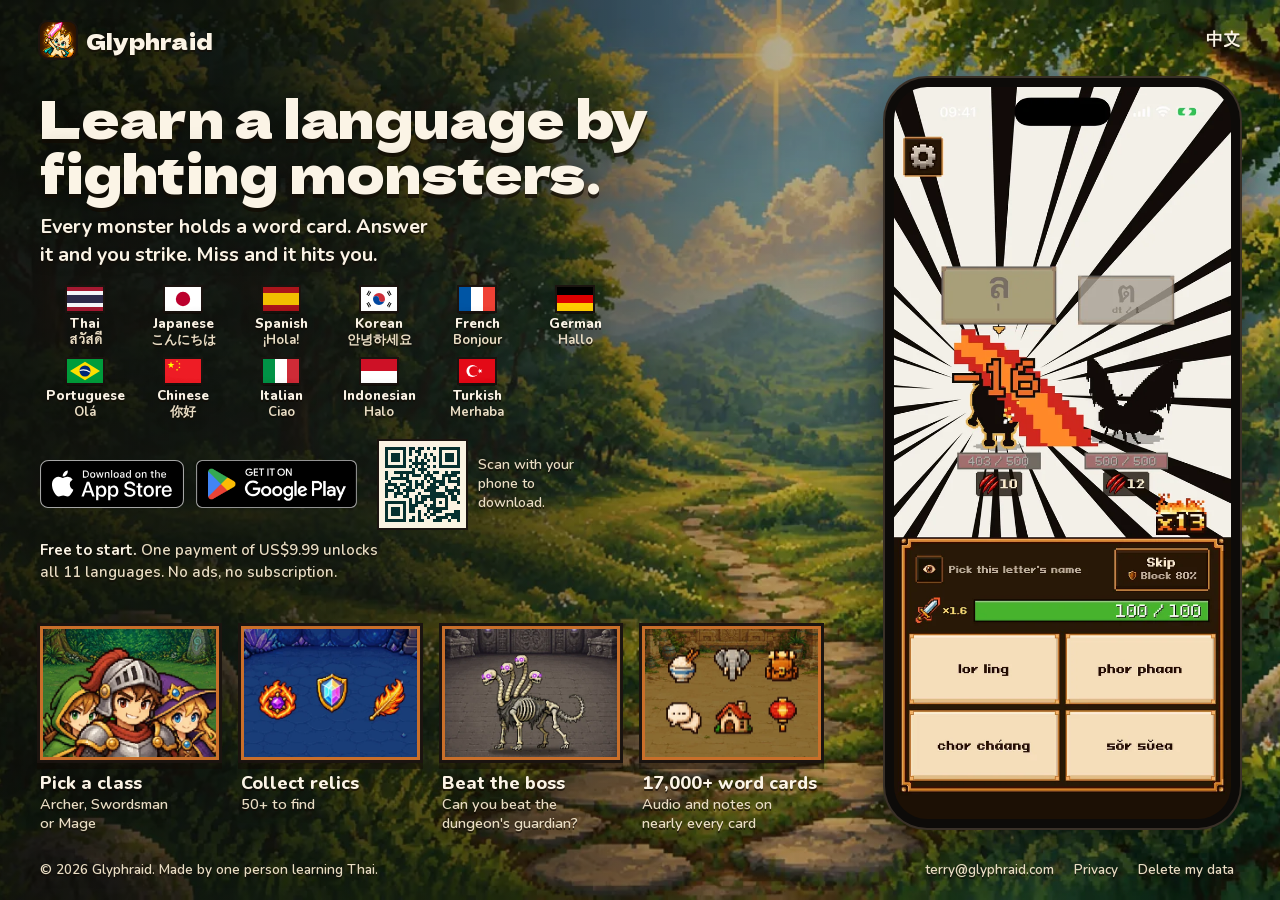
==== commit 71612056: "New home page for version 2.0: 11 languages, classes, relics, bosses - Both home pages are generated" ====
--- a/index.html
+++ b/index.html
@@ -3,21 +3,23 @@
 <head>
 <meta charset="utf-8">
 <meta name="viewport" content="width=device-width, initial-scale=1, viewport-fit=cover">
-<title>Glyphraid · Learn Thai by fighting monsters</title>
-<meta name="description" content="A Thai flashcard app for iPhone and Android. Every monster holds a Thai word: pick the right meaning to hit it, pick wrong and it hits you. The alphabet and 1008 everyday words, with audio. One payment, no ads, no subscription.">
-<meta name="theme-color" content="#0E5C5F">
-<!-- 內容安全政策：腳本只准本站的檔案（assets/demo.js）和雜湊相符的那一段內嵌腳本（語言）。⚠️ 改了內嵌 <script> 內容一定要跑 python3 tools/update-csp.py，否則會被瀏覽器擋掉 -->
-<meta http-equiv="Content-Security-Policy" content="default-src 'self'; script-src 'self' 'sha256-tla+jNIBkIyBn4vj5KOFL4YFCMS+OBkEQ+i5kZb5u+k='; style-src 'self' 'unsafe-inline'; img-src 'self'; font-src 'self'; media-src 'self'; connect-src 'self'; object-src 'none'; base-uri 'none'; form-action 'none'">
+<!-- ⚠️ 這頁由 tools/build-home.py 產生，不要手改。 -->
+<title>Glyphraid · Learn a language by fighting monsters</title>
+<meta name="description" content="A language learning game for iPhone and Android. Thai, Japanese, Korean, Spanish, French, German, Portuguese, Chinese, Italian, Indonesian and Turkish. Every monster holds a word card: answer it to strike, miss and it hits you. Free to start, one payment unlocks everything. No ads, no subscription.">
+<meta name="theme-color" content="#1D2A12">
+<!-- 內容安全政策：腳本只准本站的檔案（assets/site.js）和雜湊相符的那一段內嵌腳本（語言）。⚠️ 改了內嵌腳本一定要跑 python3 tools/update-csp.py -->
+<meta http-equiv="Content-Security-Policy" content="default-src 'self'; script-src 'self' 'sha256-tla+jNIBkIyBn4vj5KOFL4YFCMS+OBkEQ+i5kZb5u+k='; style-src 'self' 'unsafe-inline'; img-src 'self'; font-src 'self'; media-src 'none'; connect-src 'self'; object-src 'none'; base-uri 'none'; form-action 'none'">
 <meta name="apple-itunes-app" content="app-id=6785621868">
 <link rel="canonical" href="https://glyphraid.com/">
 <link rel="alternate" hreflang="en" href="https://glyphraid.com/">
 <link rel="alternate" hreflang="zh-Hant" href="https://glyphraid.com/zh/">
 <link rel="alternate" hreflang="x-default" href="https://glyphraid.com/">
-<!-- 語言：第一次來、瀏覽器第一語言是中文、沒選過 → 轉到 /zh/；右上角的切換連結帶 ?hl=，到了這頁才記住選擇（點、中鍵、開新分頁都一樣）；只有首頁會轉，隱私、刪除資料頁不轉 -->
+<!-- 語言：第一次來、瀏覽器第一語言是中文、沒選過 → 轉到 /zh/；右上角的切換連結帶 ?hl=，到了這頁才記住選擇；只有首頁會轉 -->
 <script>(function(){var k='glyphraid-lang',l,q=new URLSearchParams(location.search),h=q.get('hl');if(h==='en'||h==='zh'){l=h;try{localStorage.setItem(k,h)}catch(e){}q.delete('hl');var s=q.toString();history.replaceState(null,'',location.pathname+(s?'?'+s:'')+location.hash)}else{try{l=localStorage.getItem(k)}catch(e){}}if(document.documentElement.lang==='en'&&(l?l==='zh':/^zh/i.test((navigator.languages&&navigator.languages[0])||navigator.language||'')))location.replace('zh/'+location.search+location.hash)})();</script>
 
-<meta property="og:title" content="Glyphraid · Learn Thai by fighting monsters">
-<meta property="og:description" content="Every monster holds a Thai word. Pick the right meaning to hit it. Pick wrong and it hits you.">
+<meta property="og:title" content="Glyphraid · Learn a language by fighting monsters">
+<meta property="og:description" content="Every monster holds a word card. Answer it and you strike. Miss and it hits you.">
+<meta property="og:locale" content="en_US">
 <meta property="og:image" content="https://glyphraid.com/assets/og.jpg">
 <meta property="og:type" content="website">
 <meta name="twitter:card" content="summary_large_image">
@@ -26,16 +28,14 @@
 <link rel="apple-touch-icon" href="assets/apple-touch-icon.png">
 <link rel="preload" as="font" type="font/woff2" href="assets/fonts/dela-gothic-one-400-latin.woff2" crossorigin>
 <link rel="preload" as="font" type="font/woff2" href="assets/fonts/nunito-latin.woff2" crossorigin>
-<link rel="preload" as="font" type="font/woff2" href="assets/huninn-latin.woff2" crossorigin>
-<link rel="preload" as="image" href="assets/bg_grove.webp">
-
+<link rel="preload" as="image" href="assets/v2/bg.webp">
 <link rel="stylesheet" href="assets/site.css">
 </head>
 <body>
 <div class="page">
   <header class="top">
     <a class="brand" href="./" aria-label="Glyphraid home">
-      <img src="assets/favicon.png" alt="" width="32" height="32">
+      <img src="assets/favicon.png" alt="" width="36" height="36">
       <b>Glyphraid</b>
     </a>
     <nav class="toplinks"><a href="zh/?hl=zh" hreflang="zh-Hant" lang="zh-Hant" data-lang="zh">中文</a></nav>
@@ -43,102 +43,48 @@
 
   <main class="main">
     <div class="copy">
-      <h1>Learn Thai by fighting monsters.</h1>
-      <p class="lede">Every monster holds a Thai card. Answer it and you hit. Miss and it hits you.</p>
-      <!-- 「1、3、10 天」＝Vask config/progression-config.ts 的 REVIEW_INTERVAL_DAYS（familiar/mastered/proficient）。那邊改了這句要跟著改。 -->
-      <p class="srs">Every card you get right comes back later and later: after a day, then 3 days, then 10. The ones you miss come back soon.</p>
+      <h1>Learn a language by fighting monsters.</h1>
+      <p class="lede">Every monster holds a word card. Answer it and you strike. Miss and it hits you.</p>
+
+      <ul class="langs" aria-label="11 languages">
+        <li><svg viewBox="0 0 30 20" preserveAspectRatio="none" aria-hidden="true"><rect x="0" y="0.000" width="30" height="3.343" fill="#A51931"/><rect x="0" y="3.333" width="30" height="3.343" fill="#F4F5F8"/><rect x="0" y="6.667" width="30" height="3.343" fill="#2D2A4A"/><rect x="0" y="10.000" width="30" height="3.343" fill="#2D2A4A"/><rect x="0" y="13.333" width="30" height="3.343" fill="#F4F5F8"/><rect x="0" y="16.667" width="30" height="3.343" fill="#A51931"/></svg><b>Thai</b><span lang="th">สวัสดี</span></li>
+        <li><svg viewBox="0 0 30 20" preserveAspectRatio="none" aria-hidden="true"><rect width="30" height="20" fill="#FFFFFF"/><circle cx="15" cy="10" r="6" fill="#BC002D"/></svg><b>Japanese</b><span lang="ja">こんにちは</span></li>
+        <li><svg viewBox="0 0 30 20" preserveAspectRatio="none" aria-hidden="true"><rect width="30" height="20" fill="#AA151B"/><rect x="0" y="5" width="30" height="10" fill="#F1BF00"/></svg><b>Spanish</b><span lang="es">¡Hola!</span></li>
+        <li><svg viewBox="0 0 30 20" preserveAspectRatio="none" aria-hidden="true"><rect width="30" height="20" fill="#FFFFFF"/><path d="M10 10 A5 5 0 0 1 20 10 A2.5 2.5 0 0 1 15 10 A2.5 2.5 0 0 0 10 10 Z" fill="#CD2E3A"/><path d="M10 10 A5 5 0 0 0 20 10 A2.5 2.5 0 0 1 15 10 A2.5 2.5 0 0 0 10 10 Z" fill="#0047A0"/><path d="M4.5 4.2 h4 v0.8 h-4 Z M4.5 5.6 h4 v0.8 h-4 Z" fill="#000000" transform="rotate(-61 6.5 5.3)"/><path d="M21.5 4.2 h4 v0.8 h-4 Z M21.5 5.6 h4 v0.8 h-4 Z" fill="#000000" transform="rotate(61 23.5 5.3)"/><path d="M4.5 13.6 h4 v0.8 h-4 Z M4.5 15.0 h4 v0.8 h-4 Z" fill="#000000" transform="rotate(61 6.5 14.7)"/><path d="M21.5 13.6 h4 v0.8 h-4 Z M21.5 15.0 h4 v0.8 h-4 Z" fill="#000000" transform="rotate(-61 23.5 14.7)"/></svg><b>Korean</b><span lang="ko">안녕하세요</span></li>
+        <li><svg viewBox="0 0 30 20" preserveAspectRatio="none" aria-hidden="true"><rect x="0.000" y="0" width="10.010" height="20" fill="#0055A4"/><rect x="10.000" y="0" width="10.010" height="20" fill="#FFFFFF"/><rect x="20.000" y="0" width="10.010" height="20" fill="#EF4135"/></svg><b>French</b><span lang="fr">Bonjour</span></li>
+        <li><svg viewBox="0 0 30 20" preserveAspectRatio="none" aria-hidden="true"><rect x="0" y="0.000" width="30" height="6.677" fill="#000000"/><rect x="0" y="6.667" width="30" height="6.677" fill="#DD0000"/><rect x="0" y="13.333" width="30" height="6.677" fill="#FFCE00"/></svg><b>German</b><span lang="de">Hallo</span></li>
+        <li><svg viewBox="0 0 30 20" preserveAspectRatio="none" aria-hidden="true"><rect width="30" height="20" fill="#009C3B"/><polygon points="15,2.2 27.5,10 15,17.8 2.5,10" fill="#FFDF00"/><circle cx="15" cy="10" r="4.6" fill="#002776"/><path d="M10.6 9.2 Q15 7.6 19.5 10.6 L19.3 11.4 Q15 8.6 10.5 10 Z" fill="#FFFFFF"/></svg><b>Portuguese</b><span lang="pt-BR">Olá</span></li>
+        <li><svg viewBox="0 0 30 20" preserveAspectRatio="none" aria-hidden="true"><rect width="30" height="20" fill="#EE1C25"/><polygon points="5.00,2.00 5.67,4.07 7.85,4.07 6.09,5.35 6.76,7.43 5.00,6.15 3.24,7.43 3.91,5.35 2.15,4.07 4.33,4.07" fill="#FFFF00"/><polygon points="10.56,1.17 10.36,1.87 10.96,2.28 10.23,2.30 10.03,3.00 9.78,2.32 9.06,2.34 9.63,1.89 9.39,1.21 9.99,1.62" fill="#FFFF00"/><polygon points="12.89,3.55 12.38,4.06 12.71,4.71 12.06,4.38 11.55,4.89 11.66,4.17 11.01,3.84 11.73,3.73 11.84,3.01 12.17,3.66" fill="#FFFF00"/><polygon points="12.00,6.00 12.22,6.69 12.95,6.69 12.36,7.12 12.59,7.81 12.00,7.38 11.41,7.81 11.64,7.12 11.05,6.69 11.78,6.69" fill="#FFFF00"/><polygon points="10.48,8.12 10.35,8.84 10.98,9.18 10.26,9.28 10.13,9.99 9.82,9.34 9.10,9.43 9.62,8.93 9.31,8.27 9.95,8.62" fill="#FFFF00"/></svg><b>Chinese</b><span lang="zh-Hans">你好</span></li>
+        <li><svg viewBox="0 0 30 20" preserveAspectRatio="none" aria-hidden="true"><rect x="0.000" y="0" width="10.010" height="20" fill="#009246"/><rect x="10.000" y="0" width="10.010" height="20" fill="#FFFFFF"/><rect x="20.000" y="0" width="10.010" height="20" fill="#CE2B37"/></svg><b>Italian</b><span lang="it">Ciao</span></li>
+        <li><svg viewBox="0 0 30 20" preserveAspectRatio="none" aria-hidden="true"><rect x="0" y="0.000" width="30" height="10.010" fill="#CE1126"/><rect x="0" y="10.000" width="30" height="10.010" fill="#FFFFFF"/></svg><b>Indonesian</b><span lang="id">Halo</span></li>
+        <li><svg viewBox="0 0 30 20" preserveAspectRatio="none" aria-hidden="true"><rect width="30" height="20" fill="#E30A17"/><circle cx="11.2" cy="10" r="5" fill="#FFFFFF"/><circle cx="12.45" cy="10" r="4" fill="#E30A17"/><polygon points="15.50,10.00 16.95,9.53 16.95,8.00 17.85,9.24 19.30,8.77 18.40,10.00 19.30,11.23 17.85,10.76 16.95,12.00 16.95,10.47" fill="#FFFFFF"/></svg><b>Turkish</b><span lang="tr">Merhaba</span></li>
+      </ul>
+
       <div class="getbox" id="get">
-        <div class="getin">
-          <div class="get">
-            <a href="https://apps.apple.com/app/id6785621868"><img src="assets/badge-appstore.svg" alt="Download on the App Store" width="144" height="48"></a>
-            <a href="https://play.google.com/store/apps/details?id=com.terryouyang.glyphraid&amp;referrer=utm_source%3Dglyphraid_site%26utm_medium%3Dweb"><img src="assets/badge-play-tight.png" alt="Get it on Google Play" width="161" height="48"></a>
-          </div>
-          <!-- 只給電腦版看（site.css 的 .qr）：手機掃了到 /get/，依平台轉去商店。圖由 tools/qr.py 產生 -->
-          <div class="qr"><img src="assets/qr-get.svg" alt="QR code that opens glyphraid.com/get on your phone" width="87" height="87"><p>Scan with your phone to download.</p></div>
-          <p class="fine">The Thai alphabet and 1008 everyday words, all with audio. <b>Free to start.</b> One payment of US$9.99 unlocks everything. No ads, no subscription.</p>
+        <div class="get">
+          <a class="b-as" href="https://apps.apple.com/app/apple-store/id6785621868?pt=129099104&amp;ct=web&amp;mt=8"><img src="assets/badge-appstore.svg" alt="Download on the App Store" width="144" height="48"></a>
+          <a class="b-gp" href="https://play.google.com/store/apps/details?id=com.terryouyang.glyphraid&amp;referrer=utm_source%3Dglyphraid_site%26utm_medium%3Dweb"><img src="assets/badge-play-tight.png" alt="Get it on Google Play" width="161" height="48"></a>
         </div>
+        <!-- 只給電腦版看：手機掃了到 /get/，依平台轉去商店（tools/qr.py） -->
+        <div class="qr"><img src="assets/qr-get.svg" alt="QR code that opens glyphraid.com/get on your phone" width="87" height="87"><p>Scan with your phone to download.</p></div>
       </div>
+      <p class="price"><b>Free to start.</b> One payment of US$9.99 unlocks all 11 languages. No ads, no subscription.</p>
     </div>
 
-    <p class="fine m">The Thai alphabet and 1008 everyday words, all with audio. <b>Free to start.</b> One payment of US$9.99 unlocks everything. No ads, no subscription.</p>
+    <div class="stage">
+      <div class="phone"><img src="assets/v2/battle-en.webp" alt="The battle screen in the app: a monster takes a hit after a right answer." width="640" height="1391"></div>
+    </div>
 
-    <section class="words" id="words" aria-labelledby="words-h">
-      <h2 id="words-h">Play the first fight.</h2>
-      <p class="how">Every letter you get right lands here.</p>
-      <ol class="slots" id="slots"><li class="next">Letters land here.</li><li></li><li></li><li></li><li></li></ol>
-      <p class="tally" id="tally" aria-live="polite"></p>
-      <div class="end">
-        <p>That was the app's real first fight. In the app your coins go to the shop next, then you pick a relic and face the boss. After that come all 44 consonants, the vowels, and 33 themes of everyday words.</p>
-        <div class="get">
-          <a href="https://apps.apple.com/app/id6785621868"><img src="assets/badge-appstore.svg" alt="Download on the App Store" width="102" height="34"></a>
-          <a href="https://play.google.com/store/apps/details?id=com.terryouyang.glyphraid&amp;referrer=utm_source%3Dglyphraid_site%26utm_medium%3Dfinish"><img src="assets/badge-play-tight.png" alt="Get it on Google Play" width="114" height="34"></a>
-        </div>
-        <button class="again" type="button" data-again>Play again</button>
-      </div>
-      <p class="keyline" aria-hidden="true"><span class="keys"><kbd>1</kbd><kbd>2</kbd><kbd>3</kbd><kbd>4</kbd></span> Keys pick the answers too.</p>
-    </section>
-
-    <div class="stage-col">
-      <div class="phone" role="region" aria-label="Playable copy of the app's battle screen">
-        <div class="screen" id="screen">
-          <div class="fade">
-            <div class="aim" aria-hidden="true"></div>
-            <div class="card" id="card">
-              <button class="bulb" id="bulb" type="button" aria-label="Look this card up">
-                <svg viewBox="-1 -1 9 12" shape-rendering="crispEdges" aria-hidden="true">
-                  <defs><path id="bulbshape" d="M2 0h3v1h1v1h1v3H6v1H5v3H4v1H3V9H2V6H1V5H0V2h1V1h1z"/></defs>
-                  <g fill="#3A2A18"><use href="#bulbshape" x="-1" y="-1"/><use href="#bulbshape" y="-1"/><use href="#bulbshape" x="1" y="-1"/><use href="#bulbshape" x="-1"/><use href="#bulbshape" x="1"/><use href="#bulbshape" x="-1" y="1"/><use href="#bulbshape" y="1"/><use href="#bulbshape" x="1" y="1"/></g>
-                  <path fill="#E8B04B" d="M2 0h3v1h1v1h1v3H6v1H5v1H2V6H1V5H0V2h1V1h1z"/>
-                  <path fill="#3A2A18" d="M2 7h3v2H4v1H3V9H2z"/>
-                </svg>
-              </button>
-              <span class="th" id="th" lang="th">ก</span>
-              <span class="mean" id="mean"></span>
-            </div>
-            <div class="mon" id="mon"><img id="monimg" src="assets/mon_thornhare.webp" alt="A monster" width="384" height="384"></div>
-            <div class="hp mhp" aria-hidden="true"><i id="monfill"></i><b id="monnum">3 / 3</b></div>
-          </div>
-          <div class="you" id="you" aria-hidden="true">
-            <svg viewBox="0 0 7 6" shape-rendering="crispEdges"><path fill="#1B1410" d="M1 0h2v1h1V0h2v1h1v3H6v1H5v1H2V5H1V4H0V1h1z"/><path fill="#E23B3B" d="M1 1h2v1h1V1h2v2H5v1H4v1H3V4H2V3H1z"/><path fill="#FF9A8A" d="M1 1h1v1H1z"/></svg>
-            <div class="hp"><i id="youfill"></i><b id="younum">10 / 10</b></div>
-          </div>
-          <div class="prompt" id="ask">Pick this letter's name</div>
-          <div class="panel" id="opts" role="group" aria-labelledby="ask"></div>
-
-          <div class="coach" id="coach" role="dialog" aria-modal="true" aria-labelledby="coachtext" tabindex="-1">
-            <div class="hole" id="hole"></div>
-            <div class="row" id="coachrow">
-              <img src="assets/mascot_point.webp" alt="" width="192" height="192">
-              <div class="bubble"><div id="coachtext"></div><small>Tap to continue</small></div>
-            </div>
-          </div>
-
-          <div class="detail" id="detail" role="dialog" aria-modal="true" aria-labelledby="dname">
-            <div class="box">
-              <div class="glyph" id="dglyph" lang="th"></div>
-              <button class="x" id="dclose" type="button" aria-label="Close">
-                <svg viewBox="0 0 7 7" shape-rendering="crispEdges" aria-hidden="true"><path fill="#3A2A18" d="M0 0h2v1h1v1h1V1h1V0h2v2H6v1H5v1h1v1h1v2H5V6H4V5H3v1H2v1H0V5h1V4h1V3H1V2H0z"/></svg>
-              </button>
-              <div class="rom" id="drom"></div>
-              <div class="name" id="dname"></div>
-              <button class="speak" id="dspeak" type="button">Speak</button>
-              <hr>
-              <ol id="dnotes"></ol>
-            </div>
-          </div>
-
-          <div class="retry" id="retry" role="dialog" aria-modal="true" aria-labelledby="retryh">
-            <div class="mid">
-              <img src="assets/mascot_cheer.webp" alt="" width="320" height="320">
-              <h3 id="retryh">Let's try this one again</h3>
-              <p>You keep every letter you've learned. Health restored. Go again.</p>
-            </div>
-            <button type="button" id="retrybtn">Try again</button>
-          </div>
-        </div>
-      </div>
-      <p class="under" id="under">A working copy of the app's first fight. Stuck on a letter? Tap the bulb.</p>
-      <p class="sr" id="live" aria-live="polite"></p>
+    <ul class="feats" aria-label="What is in the game">
+      <li><img src="assets/v2/feat-classes-3.webp" alt="The three classes: Archer, Swordsman and Mage." width="392" height="294" loading="lazy"><b>Pick a class</b><span>Archer, Swordsman or Mage</span></li>
+      <li><img src="assets/v2/feat-relics.webp" alt="Three relics from the game." width="392" height="294" loading="lazy"><b>Collect relics</b><span>50+ to find</span></li>
+      <li><img src="assets/v2/feat-boss-3.webp" alt="A bone hydra, the boss of the catacombs." width="392" height="294" loading="lazy"><b>Beat the boss</b><span>Can you beat the dungeon&#x27;s guardian?</span></li>
+      <li><img src="assets/v2/feat-words.webp" alt="Theme icons: food, animals, travel, chat, home, festivals." width="392" height="294" loading="lazy"><b>17,000+ word cards</b><span>Audio and notes on nearly every card</span></li>
+    </ul>
+    <!-- 只在手機版顯示：特點看完不用捲回頂端（site.css 的 .get-end） -->
+    <div class="get get-end">
+          <a class="b-as" href="https://apps.apple.com/app/apple-store/id6785621868?pt=129099104&amp;ct=finish&amp;mt=8"><img src="assets/badge-appstore.svg" alt="Download on the App Store" width="144" height="48"></a>
+          <a class="b-gp" href="https://play.google.com/store/apps/details?id=com.terryouyang.glyphraid&amp;referrer=utm_source%3Dglyphraid_site%26utm_medium%3Dfinish"><img src="assets/badge-play-tight.png" alt="Get it on Google Play" width="161" height="48"></a>
     </div>
   </main>
 
@@ -150,14 +96,6 @@
     <a href="delete-data.html">Delete my data</a>
   </footer>
 </div>
-<div class="ground" aria-hidden="true"></div>
-<div class="dock" id="dock" aria-hidden="true">
-  <ol id="dockwords"></ol>
-  <p id="docktext"></p>
-  <a id="dockcta" href="#get" tabindex="-1">Get the app</a>
-  <button class="again" type="button" data-again tabindex="-1">Play again</button>
-</div>
-
-<script src="assets/demo.js"></script>
+<script src="assets/site.js"></script>
 </body>
 </html>
--- a/assets/site.css
+++ b/assets/site.css
@@ -1,418 +1,220 @@
 /* ──────────────────────────────────────────────────────────────
-   Glyphraid 單頁（2026-10-19）
-   一個畫面講完一件事：答對字卡＝打怪。右邊的手機是 app 戰鬥畫面的可玩複本。
-
-   ⚠️ 舞台必須忠於遊戲（Terry 2026-10-19：不忠實＝可能被說欺騙消費者）。
-   版面順序、字串、顏色、數值都照 Vask 的程式：
-     screens/battle-screen.tsx（版面）、answer-inputs/choice-answer-input.tsx（2×2 選項）、
-     config/theme.ts（顏色）、config/progression-config.ts（玩家 10 血、每題 1 傷）、
-     config/run-config.ts（一般怪 4~6 血）、config/i18n.ts（"Pick the meaning of this word"）。
-   內容照 app「新手第一場」（Terry 2026-10-19 拍板）：config/onboarding.ts 的 6 張子音、
-   怪 3 血（ONBOARDING_MONSTER_HP）、"Pick this letter's name"、新卡帶燈泡（app 1.3.2 起沒有 NEW 標籤）、
-   兩段教學提示（components/coach-mark.tsx，字串照 i18n 原文）、燈泡詳解（components/card-detail-dialog.tsx）、
-   打輸＝重試畫面（screens/onboarding-retry-screen.tsx）。打贏就收尾，不無限出怪。
-   刻意省略（不影響「遊戲是什麼」）：齒輪、Skip、聖物欄、狀態列、連擊、地圖、商店、魔王。
-   刻意不加（遊戲裡沒有）：拼音提示（預設關）、戰鬥中的聲音（讀題零聲音，聲音只在燈泡的 Speak）、
-   全螢幕震動、2 以上的傷害、翻卡學習頁（app 2026-08 已拆）。
-   遊戲改了版面或流程，這裡要跟著改。
-
-   頁面本身只有兩個顏色：app 圖示的青綠、字卡的米色。
-   刻意避開的 AI 樣板（見 vibe-coded 研究）：紫色漸層、Inter、膠囊徽章、三張功能卡、
-   毛玻璃、統一圓角柔影、每段同一個淡入、米色紙加襯線、黑底加螢光、某個字單獨上色。
+   Glyphraid 首頁（2026-11-16 改版，兩頁由 tools/build-home.py 產生）
+   一個畫面講清楚：標題＋一句玩法＋11 種語言的國旗＋下載；右邊 app 真實戰鬥畫面；下面一排四個特點。
+   Terry 11/16 定：拿掉網頁試玩、不要錄影、背景＝概念圖 A（草地壓暗、像傍晚）、字直接放在背景上不加大框。
+   紀錄：Vask docs/rounds/2026-11-16-site-v2.md。
+
+   ⚠️ 圖只用 app 真實截圖或 app 素材；官網不准畫 app 沒有的東西（Terry 2026-10-19）。
+   顏色照 app（Vask config/theme.ts）：米白字 #FBF4E6、次要字 #E9DDC4、按鈕米色＋橘褐描邊 #C96F2A、深褐外框。
+   刻意避開的 AI 樣板（見 docs/marketing/landing-site-notes.md）：紫色漸層、Inter、膠囊徽章、
+   圖示功能卡、毛玻璃、統一圓角柔影、每段同一個淡入、漸層字。
 ────────────────────────────────────────────────────────────── */
-/* 字型全部自帶（2026-10-19 安全檢查：不再從 Google 載入，訪客 IP 不外流；授權皆 OFL；粉圓的授權在 huninn-LICENSE.txt） */
+/* 字型全部自帶（不從 Google 載入，訪客 IP 不外流；授權皆 OFL；粉圓的授權在 huninn-LICENSE.txt） */
 @font-face{font-family:"Huninn";src:url(huninn-latin.woff2) format("woff2");font-display:swap}
-/* 中文頁的粉圓：只收 zh/index.html 與 demo.js 中文字串用到的字（tools/huninn-zh.py 產生） */
+/* 中文頁的粉圓：只收 zh/index.html 用到的字（tools/huninn-zh.py 產生） */
 @font-face{font-family:"Huninn";src:url(huninn-zh.woff2) format("woff2");font-display:swap;unicode-range:U+3000-303F, U+4E00-9FFF, U+FF00-FFEF}
 @font-face{font-family:"Dela Gothic One";font-weight:400;font-style:normal;font-display:swap;src:url(fonts/dela-gothic-one-400-latin.woff2) format("woff2");unicode-range:U+0000-00FF, U+0131, U+0152-0153, U+02BB-02BC, U+02C6, U+02DA, U+02DC, U+0304, U+0308, U+0329, U+2000-206F, U+20AC, U+2122, U+2191, U+2193, U+2212, U+2215, U+FEFF, U+FFFD}
 @font-face{font-family:"Nunito";font-weight:500 800;font-style:normal;font-display:swap;src:url(fonts/nunito-latin-ext.woff2) format("woff2");unicode-range:U+0100-02BA, U+02BD-02C5, U+02C7-02CC, U+02CE-02D7, U+02DD-02FF, U+0304, U+0308, U+0329, U+1D00-1DBF, U+1E00-1E9F, U+1EF2-1EFF, U+2020, U+20A0-20AB, U+20AD-20C4, U+2113, U+2C60-2C7F, U+A720-A7FF}
 @font-face{font-family:"Nunito";font-weight:500 800;font-style:normal;font-display:swap;src:url(fonts/nunito-latin.woff2) format("woff2");unicode-range:U+0000-00FF, U+0131, U+0152-0153, U+02BB-02BC, U+02C6, U+02DA, U+02DC, U+0304, U+0308, U+0329, U+2000-206F, U+20AC, U+2122, U+2191, U+2193, U+2212, U+2215, U+FEFF, U+FFFD}
 @font-face{font-family:"Sarabun";font-weight:700;font-style:normal;font-display:swap;src:url(fonts/sarabun-700-thai.woff2) format("woff2");unicode-range:U+02D7, U+0303, U+0331, U+0E01-0E5B, U+200C-200D, U+25CC}
-@font-face{font-family:"Silkscreen";font-weight:400;font-style:normal;font-display:swap;src:url(fonts/silkscreen-400-latin.woff2) format("woff2");unicode-range:U+0000-00FF, U+0131, U+0152-0153, U+02BB-02BC, U+02C6, U+02DA, U+02DC, U+0304, U+0308, U+0329, U+2000-206F, U+20AC, U+2122, U+2191, U+2193, U+2212, U+2215, U+FEFF, U+FFFD}
+
 :root{
-  --teal:#0E5C5F;
-  --teal-deep:#0B4F52;
-  --teal-ink:#06302F;
-  --cream:#F3E3C3;
-  --cream-hi:#FAF3E2;
-  --mint:#A6D6CB;      /* 青底上的次要字，對 --teal 4.6:1 */
-  /* 以下照 Vask config/theme.ts */
-  --g-bg:#12100E; --g-panel:#1D1A16; --g-raised:#2A2621; --g-outline:#1B1410;
-  --g-card:#F1CE8A; --g-card-edge:#E8B04B;
-  --g-card-bad:#FFE5DE; --g-accent:#FF5A3C;
-  --g-opt:#F3EAD4; --g-opt-edge:#C98A3C; --g-ink:#3A2A18;
-  --g-ok:#5BBC3A; --g-ok-edge:#3E8E2A; --g-ok-soft:#A5D98C;
-  --g-bad:#E89A9A; --g-bad-edge:#7E1A1A;
-  --g-hp:#E23B3B; --g-you:#5BBC3A; --g-track:#241B12;
-  --g-text:#FBF4E6; --g-dim:#C9B89A;
+  --text:#FBF4E6;      /* app textLight */
+  --dim:#E9DDC4;       /* 背景上的次要字（比 app textDim 亮一階：這裡的底是風景不是深褐） */
+  --edge:#1B1410;      /* app 像素描邊 */
+  --copper:#C96F2A;    /* app primary：按鈕、框的橘褐 */
+  --panel:#1E140C;     /* app 深底 */
+  --shadow:0 2px 0 rgba(20,13,6,.7), 0 0 14px rgba(10,8,4,.55);
 }
 *{box-sizing:border-box}
 html,body{margin:0;overflow-x:clip}
 body{
   position:relative;min-height:100svh;
-  background:var(--teal);color:var(--cream);
-  font-family:"Nunito",ui-rounded,system-ui,sans-serif;
-  font-weight:500;font-size:17px;line-height:1.55;
+  background:#1D2A12;color:var(--text);
+  font-family:"Nunito","Huninn",ui-rounded,system-ui,sans-serif;
+  font-weight:600;font-size:17px;line-height:1.5;
   -webkit-font-smoothing:antialiased;
 }
-/* 兩格的抖色顆粒：像素畫的底紋 */
+body.zh{font-family:"Huninn","Nunito",ui-rounded,system-ui,sans-serif;font-weight:400}
+/* 背景＝概念圖 A 的草地（assets/v2/bg.webp），固定在視窗、不跟著捲（iOS 不支援 background-attachment:fixed，所以用 fixed 的偽元素） */
 body::before{
-  content:"";position:fixed;inset:0;pointer-events:none;z-index:0;opacity:.06;
-  background-image:conic-gradient(#000 25%,transparent 0 50%,#000 0 75%,transparent 0);
-  background-size:4px 4px;
-}
+  content:"";position:fixed;inset:0;z-index:0;pointer-events:none;
+  background:url(v2/bg.webp) 62% 40% / cover no-repeat;
+}
+/* 壓暗：整體約三成、左邊字的那一欄再暗一點（Terry 11/16：亮版亮過頭） */
+body::after{
+  content:"";position:fixed;inset:0;z-index:0;pointer-events:none;
+  background:
+    linear-gradient(90deg, rgba(14,10,6,.62) 0%, rgba(14,10,6,.42) 38%, rgba(14,10,6,.08) 62%, rgba(14,10,6,0) 100%),
+    rgba(24,16,6,.22);
+}
+.page{position:relative;z-index:1;max-width:1280px;margin:0 auto;padding:0 40px;min-height:100svh;display:flex;flex-direction:column}
 a{color:inherit}
-a:focus-visible,button:focus-visible{outline:3px solid var(--g-card-edge);outline-offset:3px}
-img{display:block;max-width:100%}
-
-.page{
-  position:relative;z-index:1;min-height:100svh;
-  display:grid;grid-template-rows:auto 1fr auto;grid-template-columns:minmax(0,1fr);
-  max-width:1280px;margin:0 auto;
-  padding:clamp(16px,2.4vw,26px) clamp(16px,4vw,56px) max(16px,env(safe-area-inset-bottom));
-}
-.top{display:flex;flex-wrap:wrap;align-items:center;justify-content:space-between;gap:4px 16px}
-.brand{display:flex;align-items:center;gap:10px;text-decoration:none}
-.brand img{width:32px;height:32px;border-radius:8px}
-.brand b{font-family:"Dela Gothic One",sans-serif;font-weight:400;font-size:1.1rem}
-
-.main{
-  display:grid;grid-template-columns:minmax(0,32rem) 250px calc(min(700px,100svh - 236px) * 1080 / 2340 + 64px);justify-content:space-between;align-items:center;
-  gap:clamp(28px,4vw,64px);padding:clamp(12px,2vh,28px) 0;
-}
-.copy{max-width:32rem}
+img{max-width:100%;height:auto}
+
+/* 頂列 */
+.top{display:flex;align-items:center;justify-content:space-between;padding:18px 0 6px}
+.brand{display:flex;align-items:center;gap:10px;min-height:44px;text-decoration:none;text-shadow:var(--shadow)}
+.brand img{width:36px;height:36px;border-radius:8px;box-shadow:0 0 0 2px var(--edge)}
+.brand b{font-family:"Dela Gothic One",sans-serif;font-weight:400;font-size:22px;letter-spacing:.01em}
+.toplinks a{display:inline-flex;align-items:center;min-height:44px;font-weight:700;text-decoration:none;text-shadow:var(--shadow);padding:0 12px;margin-right:-12px}
+.toplinks a:hover{text-decoration:underline}
+
+/* 主體：左欄＝字＋下面一排特點；右欄＝手機（主角，佔滿左欄的高度。盲審 r1：手機原本跟特點小圖一樣小） */
+.main{flex:1;display:grid;grid-template-columns:minmax(0,1fr) auto;grid-template-rows:1fr auto;grid-template-areas:"copy stage" "feats stage";column-gap:64px;row-gap:26px;align-items:center;padding:4px 0 10px}
+.copy{grid-area:copy;max-width:680px}
 h1{
-  font-family:"Dela Gothic One",sans-serif;font-weight:400;
-  font-size:clamp(2.3rem,4.6vw,4.2rem);line-height:1.04;letter-spacing:-.012em;
-  margin:0 0 .5em;color:var(--cream-hi);text-wrap:balance;
-  /* 字欄最窄約 400px 時最長的字「monsters.」約 5.84em，上限 4.2rem 放得下；字不從中間拆（句點不會自己掉到下一行） */
-  overflow-wrap:normal;
-}
-.lede{font-size:clamp(1.1rem,1.45vw,1.32rem);font-weight:700;margin:0 0 .7rem;max-width:32rem;text-wrap:pretty;color:var(--cream-hi)}
-.srs{margin:0 0 2rem;max-width:32rem;text-wrap:pretty}
-.get{display:flex;flex-wrap:wrap;align-items:center;gap:12px;margin:0 0 1.1rem}
-.get a{display:block;transition:transform .12s steps(2)}
-.get a:hover{transform:translateY(-2px)}
+  margin:0 0 14px;font-family:"Dela Gothic One",sans-serif;font-weight:400;
+  font-size:clamp(38px,4.1vw,58px);line-height:1.05;letter-spacing:-.005em;text-wrap:balance;
+  text-shadow:0 4px 0 rgba(20,13,6,.75), 0 0 22px rgba(10,8,4,.5);
+}
+.zh h1{-webkit-text-stroke:1.4px var(--text);paint-order:stroke fill;font-family:"Huninn",sans-serif;font-size:clamp(44px,5vw,72px);line-height:1.1;letter-spacing:.02em}
+.lede{margin:0 0 18px;font-size:clamp(18px,1.55vw,22px);font-weight:700;line-height:1.4;text-shadow:var(--shadow);text-wrap:balance;max-width:34em}
+.zh .lede{font-weight:400}
+
+/* 11 種語言：國旗照 app 畫法，旗下面是語言名和那個語言的「你好」 */
+.langs{list-style:none;margin:0 0 20px;padding:0;display:grid;grid-template-columns:repeat(6,minmax(0,1fr));gap:10px 8px;max-width:580px}
+.langs li{display:flex;flex-direction:column;align-items:center;text-align:center;min-width:0}
+.langs svg{width:36px;height:24px;display:block;outline:2px solid var(--edge);margin-bottom:5px;box-shadow:0 3px 0 rgba(20,13,6,.55)}
+.langs b{font-size:13.5px;line-height:1.2;font-weight:800;text-shadow:var(--shadow);white-space:nowrap}
+.zh .langs b{font-weight:400;font-size:14px}
+.langs span{font-family:"Nunito",system-ui,sans-serif;font-weight:700;font-size:13px;line-height:1.3;color:var(--dim);text-shadow:var(--shadow);white-space:nowrap}
+.langs span[lang=th]{font-family:"Sarabun",sans-serif;font-weight:700}
+
+/* 下載 */
+.getbox{display:flex;align-items:center;gap:22px;flex-wrap:wrap;margin:0 0 12px}
+.get{display:flex;gap:12px;flex-wrap:wrap}
+.get a{display:block;line-height:0;border-radius:9px}
+.get a:hover{outline:2px solid var(--text);outline-offset:2px}
 .get img{height:48px;width:auto}
-.fine{font-size:.95rem;color:var(--mint);margin:0;max-width:31rem;text-wrap:pretty}
-.fine b{color:var(--cream);font-weight:800;white-space:nowrap}
-
-/* ── 頁面自己的像素世界：底部兩層樹林，慢慢平移（不同速度＝視差） ── */
-.ground{
-  position:absolute;z-index:0;left:0;right:0;bottom:0;height:132px;pointer-events:none;
-  background:url(trees_front.png) 0 100%/1536px 132px repeat-x,url(trees_back.png) 0 100%/1536px 132px repeat-x;
-  image-rendering:pixelated;
-  animation:drift 480s steps(1024) infinite;
-}
-@keyframes drift{to{background-position:-3072px 100%,-1536px 100%}}
-.firefly{position:absolute;z-index:0;width:4px;height:4px;background:var(--g-card);pointer-events:none;
-  animation:rise 2.6s steps(26) forwards,blink .4s steps(2) infinite}
-@keyframes rise{0%{transform:translate(0,0)}50%{transform:translate(12px,-90px)}100%{transform:translate(-4px,-190px);opacity:0}}
-@keyframes blink{50%{opacity:.35}}
-
-/* ── 手機版：答對之後從底部滑出「你學到的字」條，字飛進這裡 ── */
-.dock{display:none}
-@media (max-width:860px){
-  .dock{
-    display:flex;align-items:center;gap:10px;position:fixed;z-index:40;left:0;right:0;bottom:0;
-    padding:8px 16px calc(8px + env(safe-area-inset-bottom));
-    background:var(--teal-ink);border-top:2px solid var(--cream);
-    transform:translateY(110%);visibility:hidden;transition:transform .3s steps(4),visibility 0s .3s;
-  }
-  .dock.show{transform:none;visibility:visible;transition:transform .3s steps(4)}
-  .dock ol{list-style:none;margin:0;padding:0;display:flex;gap:6px;flex:none}
-  .dock li{background:var(--cream);color:var(--g-ink);font-family:"Sarabun",sans-serif;font-weight:700;font-size:1.15rem;
-    line-height:1;padding:7px 9px;border-radius:4px}
-  .dock p{margin:0;flex:1;min-width:0;font-size:.82rem;line-height:1.3;color:var(--mint)}
-  .dock p b{color:var(--cream)}
-  .dock .again{display:none;margin:0;padding:5px 10px;font-size:.85rem}
-  .dock.won{flex-wrap:wrap}
-  .dock.won p{flex-basis:100%;order:-1;font-size:.9rem}
-  .dock.won ol{flex-basis:100%;flex-wrap:wrap}
-  body.docked.won-page .page{padding-bottom:calc(150px + env(safe-area-inset-bottom))}
-  .dock.won .again{display:block}
-  .dock a{flex:none;font-weight:800;font-size:.9rem;text-decoration:none;color:var(--g-ink);background:var(--g-card);
-    border:3px solid var(--g-card-edge);border-radius:8px;padding:5px 12px}
-  body.docked .page{padding-bottom:calc(92px + env(safe-area-inset-bottom))}
-  .foot .sp{display:none}
-}
-
-/* ── 舞台欄 ── */
-.stage-col{position:relative;display:flex;flex-direction:column;align-items:center}
-
-/* ── 你的字：答對的字從手機飛出來落在這裡 ── */
-.words{align-self:center}
-.words h2{font-family:"Dela Gothic One",sans-serif;font-weight:400;font-size:1.25rem;white-space:nowrap;line-height:1.15;margin:0 0 6px;color:var(--cream-hi)}
-.words .how{font-size:.9rem;line-height:1.45;color:var(--mint);margin:0 0 16px;text-wrap:pretty}
-.keys{display:inline-grid;grid-template-columns:auto auto;gap:3px;vertical-align:middle;margin-right:4px}
-.keys kbd{font-family:"Silkscreen",monospace;font-size:.62rem;color:var(--mint);border:2px solid var(--mint);
-  width:17px;height:17px;display:grid;place-items:center;border-radius:3px;line-height:1}
-.slots{list-style:none;margin:0;padding:0;display:flex;flex-direction:column;gap:8px}
-.slots li{height:54px;background:var(--teal-deep);border-radius:4px}
-.slots li.next{background:none;border:2px dashed rgba(166,214,203,.5);display:grid;place-items:center;font-size:.8rem;white-space:nowrap;color:var(--mint)}
-.slots li.next.pulse{animation:pulse 1.2s steps(2) 2}
-@keyframes pulse{50%{border-color:var(--cream);color:var(--cream)}}
-.keyline{margin:14px 0 0;font-size:.85rem;color:var(--mint);display:flex;align-items:center;gap:8px}
-.slots li.got{border:0;background:var(--cream);color:var(--g-ink);display:flex;align-items:baseline;justify-content:space-between;
-  gap:10px;padding:0 14px;box-shadow:inset 0 -4px 0 rgba(58,42,24,.16);align-items:center}
-.slots .th{font-family:"Sarabun",sans-serif;font-weight:700;font-size:1.45rem;line-height:1}
-.slots .en{font-size:.85rem;font-weight:700;color:#7a6446}
-.slots li.land{animation:land .28s steps(3)}
-@keyframes land{0%{transform:scale(1.12)}100%{transform:scale(1)}}
-.tally{margin:12px 0 0;font-size:.85rem;color:var(--mint);min-height:2.6em;text-wrap:balance}
-.tally span{white-space:nowrap}
-.words .end{display:none}
-.words.won .end{display:block}
-.words.won .how,.words.won .keyline,.words.won .slots li:not(.got){display:none}
-.words.won h2{white-space:normal;text-wrap:balance;font-size:1.75rem;line-height:1.1;margin-bottom:14px}
-.end p{margin:12px 0 0;font-size:.9rem;line-height:1.5;color:var(--mint);text-wrap:pretty}
-.end .get{margin:16px 0 0;gap:8px}
-.end .get{flex-wrap:nowrap}
-.end .get a{flex:none}
-.end .get img{height:34px;width:auto;max-width:none}
-.again{font:inherit;font-weight:800;font-size:.9rem;color:var(--cream);background:none;border:2px solid var(--mint);
-  border-radius:6px;padding:5px 12px;margin-top:14px;cursor:pointer}
-.again:hover{border-color:var(--cream)}
-.tally b{color:var(--cream);font-weight:800}
-.tally.flash b{animation:tally .5s steps(2) 2}
-@keyframes tally{50%{color:var(--g-card)}}
-.flyword{position:fixed;z-index:50;pointer-events:none;font-family:"Sarabun",sans-serif;font-weight:700;color:var(--g-ink);
-  background:var(--g-card);border:3px solid var(--g-card-edge);border-radius:8px;padding:2px 12px;line-height:1.2;
-  transform:translate(-50%,-50%)}
-
+.qr{display:none}
+.get-end{display:none}
+.price{margin:0;font-size:15px;line-height:1.45;color:var(--dim);text-shadow:var(--shadow);max-width:36em;text-wrap:balance}
+.price b{color:var(--text)}
+/* 平台已知（assets/site.js）：只留那一顆 */
+.is-ios .b-gp,.is-android .b-as{display:none}
+@media (hover:hover) and (pointer:fine) and (min-width:1024px){
+  .qr{display:flex;align-items:center;gap:12px}
+  .qr img{width:87px;height:87px;max-width:none;flex:none;image-rendering:pixelated;box-shadow:0 0 0 2px var(--edge)}
+  .qr p{margin:0;font-size:14px;line-height:1.35;max-width:9em;color:var(--dim);text-shadow:var(--shadow)}
+}
+
+/* 手機框＋真實戰鬥截圖 */
+.stage{grid-area:stage;display:flex;justify-content:center;align-self:center}
+/* 手機高度＝視窗高扣掉頂列與頁尾；寬度由高度算（比例＝截圖 640×1391，加上框的 18px），截圖不裁 */
 .phone{
-  --h:min(700px,calc(100svh - 236px));
-  --bz:calc(var(--h) * .014);
-  position:relative;z-index:1;height:var(--h);aspect-ratio:1080/2340;
-  background:#0d0c0b;border-radius:calc(var(--h) * .064);padding:var(--bz);
-  box-shadow:inset 0 0 0 2px #2b2a28,0 0 0 2px var(--teal-ink),8px 10px 0 var(--teal-ink);
-}
-.phone.jolt{animation:jolt .14s steps(2)}
-@keyframes jolt{50%{transform:translate(2px,-1px)}}
-.phone::after{ /* 鏡頭 */
-  content:"";position:absolute;z-index:3;left:50%;top:calc(var(--bz) + var(--h) * .012);
-  width:calc(var(--h) * .014);height:calc(var(--h) * .014);margin-left:calc(var(--h) * -.007);
-  border-radius:50%;background:#0d0c0b;box-shadow:0 0 0 1px #2b2a28;
-}
-.screen{
-  position:relative;width:100%;height:100%;overflow:hidden;
-  border-radius:calc(var(--h) * .064 - var(--bz));
-  background:var(--g-bg) url(bg_grove.webp) center top/cover no-repeat;
-  container-type:size;
-  font-family:"Huninn","Nunito",ui-rounded,sans-serif;
-  user-select:none;-webkit-user-select:none;
-}
-/* 以下位置全部是 % 螢幕高（cqh）/ 寬（cqw），量自 Android 實機截圖 */
-.aim{position:absolute;left:50%;top:15.2cqh;transform:translateX(-50%);width:4.4cqw;height:2.9cqw;
-  background:var(--g-card-edge);clip-path:polygon(0 0,100% 0,50% 100%);animation:bob 1.2s steps(2) infinite}
-@keyframes bob{50%{transform:translate(-50%,3px)}}
-.card{
-  position:absolute;left:50%;top:17.4cqh;transform:translateX(-50%);
-  min-width:36.4cqw;min-height:8.1cqh;padding:.6cqh 3cqw;
-  display:flex;flex-direction:column;align-items:center;justify-content:center;
-  background:var(--g-card);border:3px solid var(--g-card-edge);border-radius:12px;
-  color:var(--g-ink);
-}
-.card .bulb{position:absolute;top:1px;right:1px;width:5.8cqw;height:5.8cqw;padding:0;border:0;background:none;
-  display:grid;place-items:center;cursor:pointer}
-.card .bulb:active{opacity:.5}
-.card .bulb svg{width:4.4cqw;height:5.8cqw;display:block}
-.card.seen .bulb,.card.bad .bulb{display:none}
-.card .th{font-family:"Sarabun",sans-serif;font-weight:700;font-size:min(11.6cqw,48px);line-height:1.15}
-.card .mean{display:none;font-size:7cqw;font-weight:400;color:var(--g-accent);line-height:1.2;white-space:nowrap}
-.card.bad{background:var(--g-card-bad);border-color:var(--g-accent)}
-.card.bad .th{display:none}
-.card.bad .mean{display:block}
-.fade,.prompt,.panel{transition:opacity .45s .16s}
-.gone .fade,.gone .prompt,.gone .panel{opacity:0}
-.card.enter{animation:cardin .22s steps(3)}
-@keyframes cardin{from{transform:translate(-50%,-8px);opacity:0}}
-
-.mon{position:absolute;left:50%;top:26.8cqh;width:31.5cqw;height:14cqh;transform:translateX(-50%);
-  display:flex;align-items:flex-end;justify-content:center}
-.mon img{width:100%;height:100%;object-fit:contain;object-position:bottom;animation:idle 1.4s steps(2) infinite}
-@keyframes idle{50%{transform:translateY(-2px)}}
-.mon.hit img{animation:hit .36s}
-@keyframes hit{0%{filter:brightness(0) invert(1)}40%{transform:scale(1.15);filter:brightness(0) invert(1)}100%{transform:scale(1)}}
-.mon.lunge img{animation:lunge .3s}
-@keyframes lunge{50%{transform:translateY(12%) scale(1.06)}}
-.mon.down img{animation:down .7s forwards}
-@keyframes down{0%{filter:brightness(0) invert(1)}100%{filter:brightness(0) invert(1);opacity:0;transform:scale(.85)}}
-.mon.in img{animation:monin .45s steps(4)}
-@keyframes monin{from{opacity:0;transform:translateY(-10%)}}
-
-.hp{position:absolute;height:2.4cqh;border:2px solid var(--g-outline);border-radius:4px;background:var(--g-track);overflow:hidden}
-.hp i{position:absolute;inset:0;transform-origin:left;transition:transform .4s ease-out}
-.hp b{position:absolute;inset:0;display:grid;place-items:center;font-weight:400;font-size:3.2cqw;color:var(--g-text);
-  text-shadow:1px 1px 0 #000,-1px 1px 0 #000,1px -1px 0 #000,-1px -1px 0 #000;font-variant-numeric:tabular-nums}
-.hp.mhp{left:50%;transform:translateX(-50%);top:41.6cqh;width:24cqw}
-.hp.mhp i{background:var(--g-hp)}
-.you{position:absolute;left:10cqw;right:10cqw;top:52.6cqh;display:flex;align-items:center;gap:2cqw}
-.you svg{width:6cqw;height:6cqw;flex:none}
-.you .hp{position:relative;flex:1;height:2.6cqh}
-.you .hp i{background:var(--g-you)}
-.you.hurt{animation:hurt .25s}
-@keyframes hurt{20%{transform:translateX(-10px) scale(1.12)}50%{transform:translateX(7px) scale(1.06)}80%{transform:translateX(-4px)}}
-.prompt{position:absolute;left:5.8cqw;right:5.8cqw;top:56.6cqh;height:5.6cqh;display:grid;place-items:center;
-  background:var(--g-raised);border:1px solid var(--g-outline);border-radius:8px;color:var(--g-dim);font-size:3.4cqw}
-
-.panel{position:absolute;left:0;right:0;top:63.2cqh;bottom:0;background:var(--g-panel);
-  border-top:3px solid var(--g-bg);box-shadow:inset 0 2px 0 var(--g-raised);
-  padding:2.9cqw 2.9cqw calc(2.9cqw + 3.6cqh);display:grid;grid-template-columns:1fr 1fr;grid-template-rows:1fr 1fr;gap:1.95cqw}
-.opt{
-  font:inherit;font-size:4.4cqw;line-height:1.25;color:var(--g-ink);
-  background:var(--g-opt);border:3px solid var(--g-opt-edge);border-radius:12px;
-  padding:1cqh 2cqw;cursor:pointer;position:relative;overflow:hidden;
-}
-.opt:active,.opt.press{background:var(--g-opt-edge)}
-.opt.right{background:var(--g-ok);border-color:var(--g-ok-edge)}
-.opt.right::after{content:"";position:absolute;inset:0;background:#fff;animation:wflash .14s forwards}
-@keyframes wflash{to{opacity:0}}
-.opt.wrong{background:var(--g-bad);border-color:var(--g-bad-edge)}
-.opt.reveal{background:var(--g-ok-soft);border-color:var(--g-ok-edge)}
-.panel[aria-busy="true"] .opt{cursor:default}
-
-/* 教學提示（照 components/coach-mark.tsx）：壓暗＋金框挖洞，吉祥物＋對話框在下方 */
-.coach{position:absolute;inset:0;z-index:20;cursor:pointer;display:none}
-.coach.show{display:block}
-.coach .hole{position:absolute;border:3px solid var(--g-card-edge);border-radius:12px;box-shadow:0 0 0 200vmax rgba(0,0,0,.62)}
-.coach .row{position:absolute;left:2.9cqw;right:2.9cqw;bottom:5.8cqw;display:flex;align-items:flex-end;gap:1cqw}
-.coach .row.top{bottom:auto;top:5.8cqw}
-.coach img{width:23.3cqw;height:23.3cqw;flex:none}
-.coach .bubble{flex:1;margin-bottom:2.9cqw;background:var(--g-opt);border:3px solid #A66A20;border-radius:12px;
-  padding:1.9cqw 2.9cqw;color:var(--g-ink);font-size:4cqw;line-height:1.45}
-.coach .bubble p{margin:0}
-.coach .bubble p+p{margin-top:1cqw}
-.coach .bubble small{display:block;text-align:right;font-size:2.67cqw;color:#5C4B36;margin-top:1cqw}
-
-/* 燈泡詳解（照 components/card-detail-dialog.tsx） */
-.detail{position:absolute;inset:0;z-index:21;background:rgba(20,15,10,.92);padding:5.8cqw;display:none;place-items:center}
-.detail.show{display:grid}
-.detail .box{position:relative;width:100%;max-width:82.5cqw;background:var(--g-opt);border:3px solid #A66A20;border-radius:16px;
-  padding:3.9cqw 5.8cqw 5.8cqw;color:var(--g-ink);text-align:center}
-.detail .glyph{font-family:"Sarabun",sans-serif;font-weight:700;font-size:10.7cqw;line-height:1.3;min-height:14.6cqw;display:grid;place-items:center}
-.detail .x{position:absolute;right:3.9cqw;top:4.8cqw;width:5.8cqw;height:5.8cqw;padding:0;border:0;background:none;cursor:pointer;display:grid;place-items:center}
-.detail .x svg{width:3.4cqw;height:3.4cqw}
-.detail .rom{font-size:3.64cqw;color:#5C4B36;margin-top:1cqw}
-.detail .name{font-size:4.85cqw;font-weight:700;margin-top:.5cqw}
-.detail .speak{margin-top:1.9cqw;font:inherit;font-size:4.37cqw;color:var(--g-text);background:#C96F2A;border:2px solid #8A4512;
-  border-bottom-width:5px;border-radius:8px;padding:1.6cqw 5.3cqw;min-width:29cqw;cursor:pointer}
-.detail .speak:active{transform:translateY(2px);border-bottom-width:3px}
-.detail hr{border:0;border-top:2px solid rgba(166,106,32,.5);margin:2.9cqw 0}
-.detail ol{list-style:none;margin:0;padding:0;text-align:left;display:flex;flex-direction:column;gap:2.9cqw}
-.detail li{display:flex;gap:1.9cqw;font-size:3.64cqw;line-height:1.6;text-wrap:pretty}
-.detail li span{text-wrap:pretty}
-.detail li b{color:#A66A20;flex:none}
-.detail li [lang=th]{font-family:"Sarabun",sans-serif}
-
-/* 打輸：重試畫面（照 screens/onboarding-retry-screen.tsx） */
-.retry{position:absolute;inset:0;z-index:22;background:var(--g-bg);display:none;flex-direction:column;align-items:center;
-  padding:0 3.9cqw 9cqh;text-align:center}
-.retry.show{display:flex}
-.retry .mid{flex:1;display:flex;flex-direction:column;align-items:center;justify-content:center}
-.retry img{width:38.8cqw;height:38.8cqw}
-.retry h3{margin:2cqh 0 1cqh;font-size:5.3cqw;color:var(--g-card-edge)}
-.retry p{margin:0;font-size:3.64cqw;line-height:1.47;color:var(--g-dim)}
-.retry button{font:inherit;font-size:5.3cqw;color:var(--g-text);background:#C96F2A;border:2px solid #8A4512;border-bottom-width:5px;
-  border-radius:8px;padding:3cqw 6.8cqw;min-width:36cqw;cursor:pointer}
-
-.ball{position:absolute;z-index:5;width:4.4cqw;height:4.4cqw;margin:-2.2cqw 0 0 -2.2cqw;border-radius:50%;
-  background:#FFD98A;box-shadow:0 0 0 2px #fff,0 0 0 4px rgba(39,211,255,.5);pointer-events:none}
-.ball.foe{background:#FFB4A0;box-shadow:0 0 0 2px #fff,0 0 0 4px rgba(226,69,47,.55)}
-.burst{position:absolute;z-index:5;width:0;height:0;pointer-events:none}
-.burst::before{content:"";position:absolute;left:-6cqw;top:-6cqw;width:12cqw;height:12cqw;border:3px solid #fff;border-radius:50%;animation:ring .18s forwards}
-@keyframes ring{from{transform:scale(.3)}to{transform:scale(1);opacity:0}}
-.burst s{position:absolute;width:1.6cqw;height:1.6cqw;background:#FFD98A;animation:spark .3s forwards}
-@keyframes spark{to{transform:translate(var(--x),var(--y));opacity:0}}
-.dmg{position:absolute;z-index:6;font-family:"Silkscreen",monospace;font-size:6.5cqw;line-height:1;color:#fff;
-  text-shadow:2px 2px 0 #1B1410,-2px 2px 0 #1B1410,2px -2px 0 #1B1410,-2px -2px 0 #1B1410;
-  transform:translateX(-50%);pointer-events:none;animation:dmg 1.75s forwards}
-@keyframes dmg{0%{transform:translate(-50%,6px) scale(.6)}8%{transform:translate(-50%,0) scale(1.15)}14%,26%{transform:translate(-50%,0) scale(1)}100%{transform:translate(-50%,-56px);opacity:0}}
-.coin{position:absolute;z-index:4;width:3.4cqw;height:3.4cqw;margin-left:-1.7cqw;background:#F2C14E;
-  box-shadow:inset -2px -2px 0 #B07A1A,inset 2px 2px 0 #FFE7A3;border:2px solid #6b4a12;border-radius:50%;
-  animation:coin .8s cubic-bezier(.3,.7,.5,1) forwards}
-@keyframes coin{0%{transform:translate(0,-6cqh)}40%{transform:translate(var(--x),0)}60%{transform:translate(calc(var(--x)*1.2),-1.6cqh)}80%,100%{transform:translate(calc(var(--x)*1.35),0)}}
-
-.under{position:relative;z-index:1;margin:14px 0 0;font-size:.85rem;text-wrap:balance;min-height:2.9em;color:var(--mint);text-align:center;max-width:26rem}
-.under b{color:var(--cream);font-weight:800}
-.under .th{font-family:"Sarabun",sans-serif;font-weight:700;color:var(--cream)}
-
-.foot{display:flex;flex-wrap:wrap;gap:6px 20px;font-size:.85rem;color:var(--mint)}
-.foot a{text-decoration:none}
-.foot a:hover{color:var(--cream);text-decoration:underline}
+  --h:clamp(440px, calc(100svh - 150px), 780px);
+  width:calc((var(--h) - 18px) * 640 / 1391 + 18px);
+  padding:9px;border-radius:42px;background:#0D0B09;
+  box-shadow:0 0 0 2px #3A3128, 0 22px 50px rgba(0,0,0,.55);
+}
+.phone img{display:block;width:100%;height:auto;aspect-ratio:640 / 1391;border-radius:33px}
+
+/* 四個特點：圖框跟 app 的按鈕一樣（深褐外框＋橘褐內線） */
+.feats{grid-area:feats;align-self:end;list-style:none;margin:0;padding:0;display:grid;grid-template-columns:repeat(4,minmax(0,1fr));gap:22px;max-width:820px}
+/* 每格三列（圖、標題、副標）用 subgrid 對齊：某格標題折成兩行時，四格的副標仍在同一條線（盲審 r3） */
+.feats{grid-template-rows:auto auto auto;row-gap:0}
+.feats li{display:grid;grid-row:span 3;grid-template-rows:subgrid;justify-items:start;text-align:left}
+.feats b{text-wrap:balance;align-self:end}
+.feats li>span{align-self:start}
+.feats img{
+  display:block;width:100%;aspect-ratio:4 / 3;object-fit:cover;background:var(--panel);
+  border:3px solid var(--copper);box-shadow:0 0 0 3px var(--edge), 0 6px 0 3px rgba(20,13,6,.45);margin-bottom:12px;
+}
+.feats b{font-size:18px;line-height:1.25;font-weight:800;text-shadow:var(--shadow)}
+.zh .feats b{font-weight:400;font-size:19px}
+.feats li>span{font-size:14.5px;line-height:1.35;color:var(--dim);text-shadow:var(--shadow);text-wrap:balance}
+
+/* 頁尾 */
+.foot{display:flex;flex-wrap:wrap;gap:0 8px;align-items:center;padding:4px 0 8px;font-size:13.5px;color:var(--dim);text-shadow:var(--shadow)}
 .foot .sp{flex:1}
-.sr{position:absolute;width:1px;height:1px;overflow:hidden;clip:rect(0 0 0 0);white-space:nowrap}
-
-/* 中寬（平板、小筆電）：「你的字」改放文案下方，手機在右 */
-@media (min-width:861px) and (max-width:1199px){
-  .main{grid-template-columns:minmax(0,1fr) auto;grid-template-rows:auto auto;column-gap:clamp(28px,5vw,56px);row-gap:28px;align-content:center}
-  .copy{grid-column:1;grid-row:1;align-self:end}
-  .words{grid-column:1;grid-row:2;align-self:start}
-  .stage-col{grid-column:2;grid-row:1 / span 2}
-  .slots{flex-direction:row;flex-wrap:wrap}
-  .slots li{width:calc(33.3% - 6px);height:48px}
-  .slots li:nth-child(n+4){display:none}
-  .keyline{display:none}
-  .tally{min-height:1.3em}
-  .ground{height:88px;background-size:1024px 88px,1024px 88px}
-  @keyframes drift{to{background-position:-2048px 100%,-1024px 100%}}
-  .srs{margin-bottom:1.4rem}
-}
-@media (max-width:860px){
-  .main{grid-template-columns:minmax(0,1fr);gap:12px;padding-top:8px}
+.foot>span:first-child{text-wrap:balance}
+.foot a{display:inline-flex;align-items:center;min-height:44px;padding:0 6px;text-decoration:none}
+.foot a:hover{text-decoration:underline}
+
+/* 窄的電腦螢幕：特點縮小 */
+@media (max-width:1180px){
+  .main{column-gap:40px}
+  .feats{column-gap:16px}
+  /* 窄電腦版字欄延伸到畫面中間，壓暗也跟著往右（盲審 r2：1024 寬 Bonjour 壓在亮雲上） */
+  body::after{background:
+    linear-gradient(90deg, rgba(14,10,6,.64) 0%, rgba(14,10,6,.48) 50%, rgba(14,10,6,.1) 75%, rgba(14,10,6,0) 100%),
+    rgba(24,16,6,.22)}
+}
+/* 中文句子只在標點處換行（盲審 r1：375 寬斷成「答／對」）：build-home.py 把每個子句包成 .nb */
+.nb{display:inline-block}
+/* 矮的電腦螢幕（1280×800、1024×768）：標題、國旗、特點都收一點，主體留在一屏 */
+@media (min-width:900px) and (max-height:820px){
+  h1{font-size:clamp(36px,3.3vw,48px);margin-bottom:10px}
+  .zh h1{font-size:clamp(40px,4.4vw,60px)}
+  .lede{font-size:18px;margin-bottom:14px}
+  .langs{gap:6px 8px;margin-bottom:14px}
+  .langs svg{width:32px;height:21px;margin-bottom:3px}
+  .feats{column-gap:14px}
+  .feats b,.zh .feats b{font-size:16px}
+  .feats{max-width:660px}
+  .feats li>span{font-size:13.5px}
+  .main{row-gap:12px}
+  .feats img{margin-bottom:8px}
+  .top{padding:12px 0 4px}
+  .foot{padding:0 0 4px}
+}
+
+/* 手機與直立平板：一欄。順序＝標題 → 一句玩法 → 下載 → 價格 → 戰鬥畫面 → 語言 → 特點
+   （下載鈕放在戰鬥畫面前面：手機一進來不用捲就看得到按鈕） */
+@media (max-width:899px){
+  .page{padding:0 16px}
+  body::before{background-position:58% 30%}
+  /* 手機背景固定、字捲過太陽：整片壓得比電腦版暗（盲審 r1：小字對比約 3:1） */
+  body::after{background:rgba(14,10,6,.58)}
+  .langs span{color:var(--text)}
+  .top{padding:16px 0 6px}
+  .main{display:flex;flex-direction:column;align-items:stretch;row-gap:0;padding:6px 0 10px}
   .copy{display:contents}
-  h1{order:1;margin:0;font-size:clamp(2.3rem,11vw,3rem)}
-  .lede{order:2;margin:0}
-  .getbox{order:3}
-  .get{margin-bottom:0}
-  .getbox .fine{display:none}
-  .stage-col{order:4;margin-top:6px}
-  .words{display:none}
-  .ground{height:110px;background-size:1280px 110px,1280px 110px}
-  @keyframes drift{to{background-position:-2560px 100%,-1280px 100%}}
-  .srs{order:6;margin:8px 0 0}
-  .fine.m{display:block;order:7}
-  .phone{--h:calc(min(100vw - 72px,318px) * 2340 / 1080)}
-}
-@media (min-width:861px){.fine.m{display:none}}
-@media (prefers-reduced-motion:reduce){
-  *,*::before,*::after{animation-duration:.001s!important;animation-iteration-count:1!important;transition-duration:.001s!important}
-}
-
-/* ── 右上角：切換語言 ── */
-.toplinks{display:flex;align-items:center;gap:6px 18px;flex-wrap:wrap;justify-content:flex-end;font-size:.9rem;font-weight:700;color:var(--mint)}
-.toplinks a{text-decoration:none;padding:6px 0}
-.toplinks a:hover{color:var(--cream);text-decoration:underline}
-
-/* ── 中文頁 ── */
-/* 中文標題用粉圓（跟 app 的中文介面一樣）。Dela Gothic One 的漢字是日本字形，中文標題不排它；中文不用負字距 */
-:lang(zh) .main h1,:lang(zh) .words h2{font-family:"Huninn",sans-serif}
-/* 粉圓只有一個字重：標題加描邊加粗，跟英文標題一樣有份量 */
-:lang(zh) .main h1{-webkit-text-stroke:.045em currentColor;paint-order:stroke fill}
-:lang(zh) .words h2{-webkit-text-stroke:.03em currentColor}
-/* 中文標題字比英文寬：大螢幕上字欄約 26rem，六個字＋句號要放得下一行 */
-:lang(zh) .main h1{letter-spacing:0;line-height:1.15;font-size:clamp(2.3rem,4vw,3.6rem)}
-:lang(zh) .page{font-family:"Nunito","Huninn",ui-rounded,system-ui,sans-serif}
-
-/* 電腦版：商店按鈕旁邊放 QR code，用手機掃了到 /get/，依平台轉去對的商店（assets/get.js）。
-   字欄夠寬（430px＝兩個按鈕＋間距＋QR 的寬，再留一點）：QR 在按鈕右邊佔兩列、一行說明在按鈕下面，左欄只多一行字的高度
-   （整塊疊在按鈕下面的話，1280×720 的頁尾會被擠出畫面）。
-   字欄太窄（中寬版面、英文頁手機下方說明比較長的時候會發生）：QR 和說明改成按鈕下面一列，不然 QR 會被擠扁、掃不出來。
-   QR 固定 87px＝29 格×3px：每格要是整數 px，一般螢幕上才不會糊（tools/qr.py）。
-   手機、平板（沒有滑鼠）看不到：它們直接點上面的按鈕就好 */
-.qr{display:none}
-@media (min-width:861px) and (hover:hover) and (pointer:fine){
-  .getbox{container-type:inline-size}
-  .qr{display:flex;align-items:center;gap:14px;margin:0 0 14px}
-  .qr img{width:87px;height:87px;max-width:none;flex:none;image-rendering:pixelated}
-  .qr p{margin:0;font-size:.95rem;color:var(--mint);text-wrap:balance}
-  @container (min-width:430px){
-    .getin{display:grid;grid-template-columns:max-content 1fr;column-gap:20px}
-    .getin .get{grid-column:1;grid-row:1;margin:0;flex-wrap:nowrap}
-    .qr{display:contents}
-    .qr img{grid-column:2;grid-row:1 / span 2;align-self:start;justify-self:start}
-    .qr p{grid-column:1;grid-row:2;margin:8px 0 0}
-    .getin .fine{grid-column:1 / span 2;grid-row:3;margin-top:14px}
-  }
-  .srs{margin-bottom:1.4rem}
-}
+  h1{order:1;font-size:clamp(34px,10vw,52px);margin-bottom:10px}
+  .zh h1{font-size:clamp(42px,13vw,64px)}
+  .lede{order:2;font-size:18px;margin-bottom:18px}
+  .getbox{order:3;margin-bottom:10px}
+  .get a{flex:none}
+  .is-ios .get img,.is-android .get img{height:56px}
+  .price{order:4;font-size:14.5px;margin-bottom:26px}
+  .stage{order:6;margin-bottom:30px}
+  .phone{width:min(68vw,300px);padding:7px;border-radius:34px}
+  .phone img{border-radius:28px}
+  /* 國旗放在戰鬥畫面前面：手機一捲就知道有哪些語言（盲審 r2） */
+  .langs{order:5;grid-template-columns:repeat(4,minmax(0,1fr));gap:14px 6px;margin-bottom:30px;max-width:none}
+  .feats{order:7;grid-template-columns:repeat(2,minmax(0,1fr));column-gap:14px;max-width:none}
+  .feats li{grid-row:span 3}
+  .feats li>span{margin-bottom:22px}
+  /* 特點看完再給一次下載（盲審 r3：不然要捲回頂端） */
+  .get-end{display:flex;order:8;margin:4px 0 18px}
+  .foot .sp{flex-basis:100%;height:0}
+}
+/* 平板直立（600～899）：國旗一排六個、特點一排四個，不要比手機圖大（盲審 r2） */
+@media (min-width:600px) and (max-width:899px){
+  .langs{grid-template-columns:repeat(6,minmax(0,1fr));max-width:560px}
+  .feats{grid-template-columns:repeat(4,minmax(0,1fr))}
+}
+/* 分享預覽圖（og.jpg、og-zh.jpg）的截圖版面：網址帶 ?og=1 時（assets/site.js 加上 .og），只留標題、玩法、國旗、手機 */
+.og .feats,.og .getbox,.og .price,.og .foot,.og .toplinks{display:none}
+.og .phone{--h:530px}
+.og h1{font-size:62px}
+.og .zh h1{font-size:76px}
+.og .lede{font-size:21px}
+/* 窄手機：第四格標題回到一行（盲審 r5） */
+@media (max-width:389px){
+  .feats b{font-size:17px}
+  .zh .feats b{font-size:18px}
+}
+/* 更矮的電腦螢幕（1280×720 這類）：特點再縮一點（盲審 r6） */
+@media (min-width:900px) and (max-height:740px){
+  /* 國旗下的「你好」收起來（國旗＋語言名保留），省下一整排的高度 */
+  .langs span{display:none}
+  .langs{row-gap:4px}
+}
+@media (max-width:359px){
+  .langs{grid-template-columns:repeat(3,minmax(0,1fr))}
+}
+@media (prefers-reduced-motion:no-preference){
+  .get a{transition:box-shadow .15s}
+}
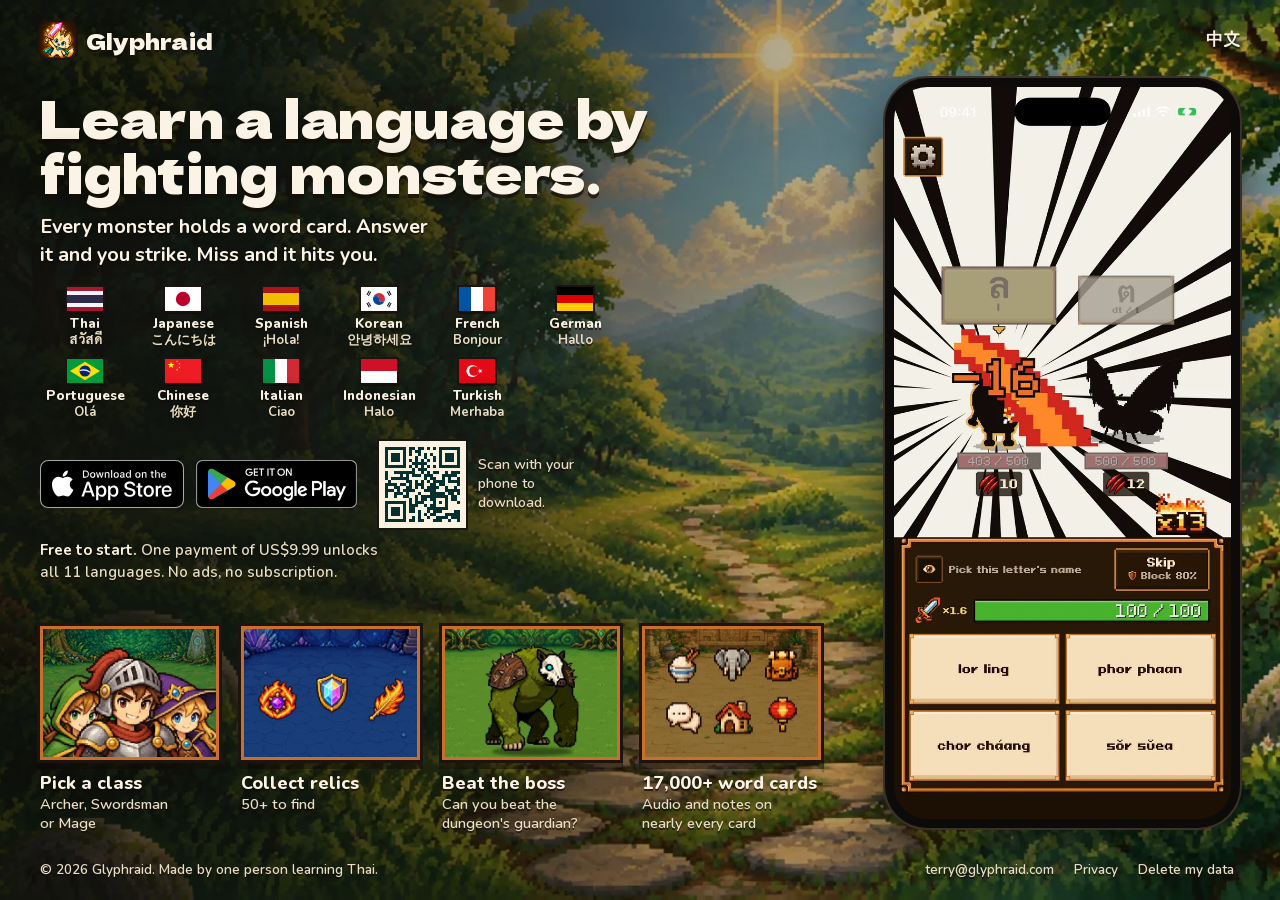
==== commit 578b9806: "Boss tile: Briar Hulk on the forest boss background Co-Authored-By: Claude Opus 5.5 <noreply@anthrop" ====
--- a/index.html
+++ b/index.html
@@ -78,7 +78,7 @@
     <ul class="feats" aria-label="What is in the game">
       <li><img src="assets/v2/feat-classes-3.webp" alt="The three classes: Archer, Swordsman and Mage." width="392" height="294" loading="lazy"><b>Pick a class</b><span>Archer, Swordsman or Mage</span></li>
       <li><img src="assets/v2/feat-relics.webp" alt="Three relics from the game." width="392" height="294" loading="lazy"><b>Collect relics</b><span>50+ to find</span></li>
-      <li><img src="assets/v2/feat-boss-3.webp" alt="A bone hydra, the boss of the catacombs." width="392" height="294" loading="lazy"><b>Beat the boss</b><span>Can you beat the dungeon&#x27;s guardian?</span></li>
+      <li><img src="assets/v2/feat-boss-4.webp" alt="The Briar Hulk, a forest boss." width="392" height="294" loading="lazy"><b>Beat the boss</b><span>Can you beat the dungeon&#x27;s guardian?</span></li>
       <li><img src="assets/v2/feat-words.webp" alt="Theme icons: food, animals, travel, chat, home, festivals." width="392" height="294" loading="lazy"><b>17,000+ word cards</b><span>Audio and notes on nearly every card</span></li>
     </ul>
     <!-- 只在手機版顯示：特點看完不用捲回頂端（site.css 的 .get-end） -->
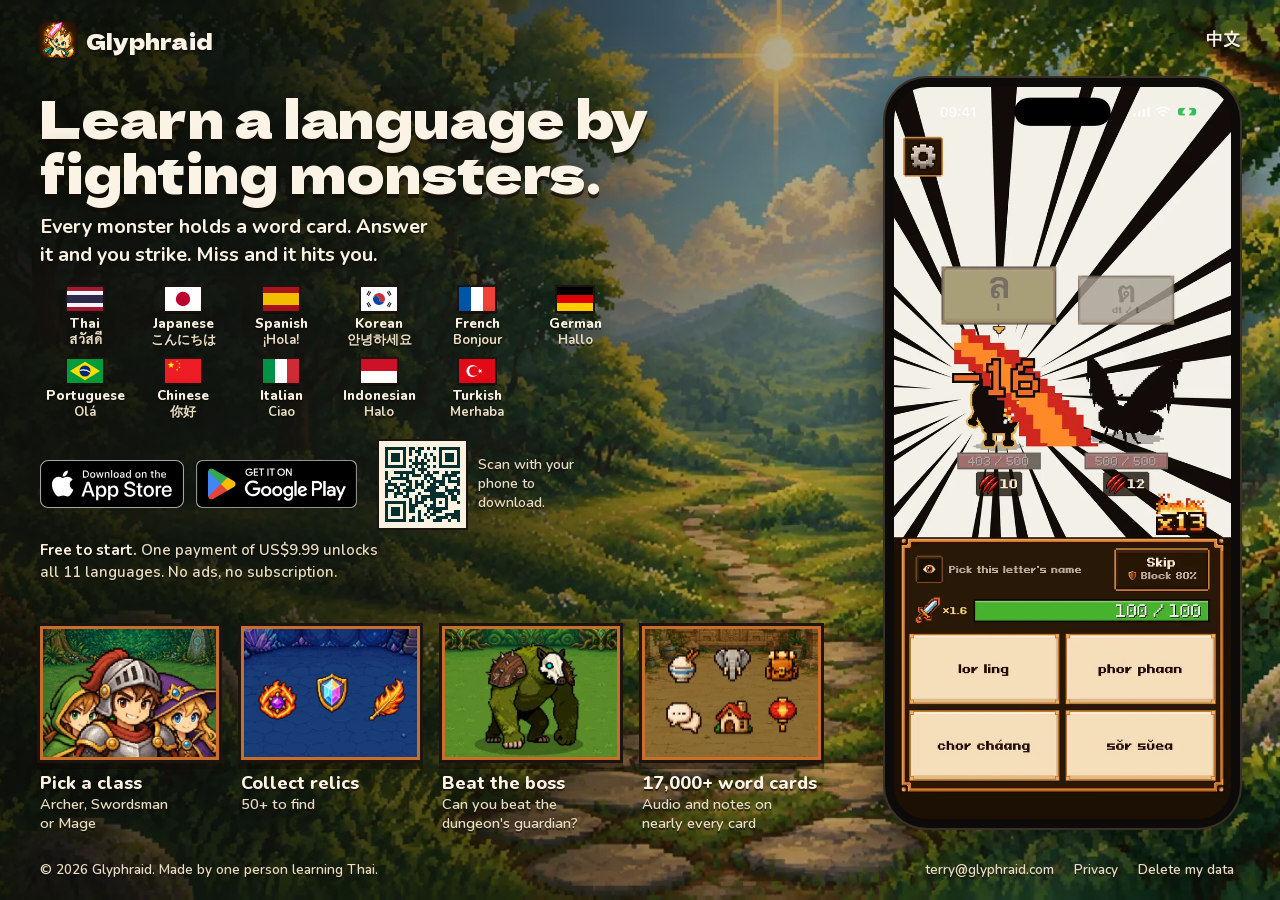
==== commit a7771ebf: "Boss tile: shadow placed with the app's own shadow rules Co-Authored-By: Claude Opus 5.5 <noreply@an" ====
--- a/index.html
+++ b/index.html
@@ -78,7 +78,7 @@
     <ul class="feats" aria-label="What is in the game">
       <li><img src="assets/v2/feat-classes-3.webp" alt="The three classes: Archer, Swordsman and Mage." width="392" height="294" loading="lazy"><b>Pick a class</b><span>Archer, Swordsman or Mage</span></li>
       <li><img src="assets/v2/feat-relics.webp" alt="Three relics from the game." width="392" height="294" loading="lazy"><b>Collect relics</b><span>50+ to find</span></li>
-      <li><img src="assets/v2/feat-boss-4.webp" alt="The Briar Hulk, a forest boss." width="392" height="294" loading="lazy"><b>Beat the boss</b><span>Can you beat the dungeon&#x27;s guardian?</span></li>
+      <li><img src="assets/v2/feat-boss-5.webp" alt="The Briar Hulk, a forest boss." width="392" height="294" loading="lazy"><b>Beat the boss</b><span>Can you beat the dungeon&#x27;s guardian?</span></li>
       <li><img src="assets/v2/feat-words.webp" alt="Theme icons: food, animals, travel, chat, home, festivals." width="392" height="294" loading="lazy"><b>17,000+ word cards</b><span>Audio and notes on nearly every card</span></li>
     </ul>
     <!-- 只在手機版顯示：特點看完不用捲回頂端（site.css 的 .get-end） -->
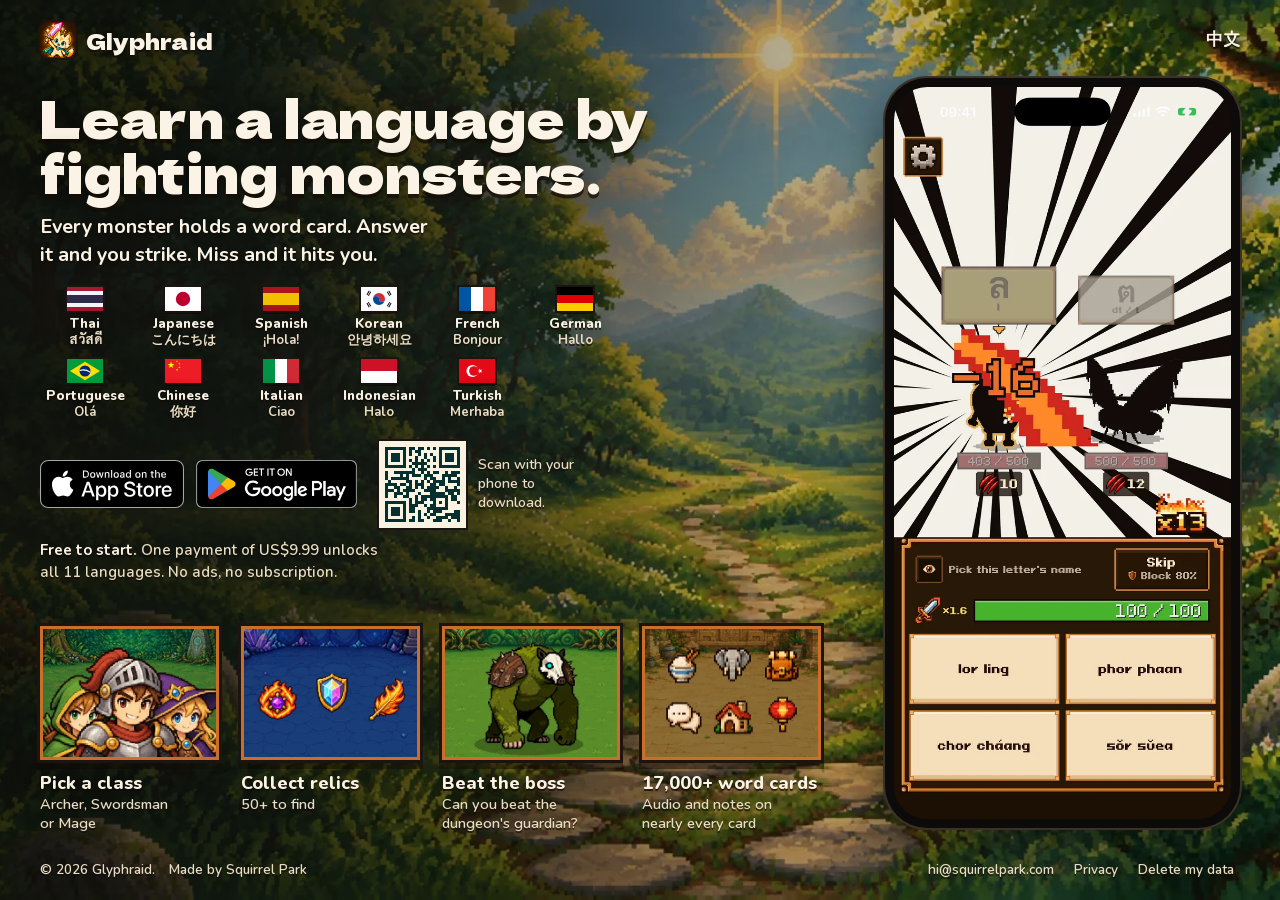
==== commit 3cde3bd2: "Contact email is now hi@squirrelpark.com; footer links to Squirrel Park Co-Authored-By: Claude Opus " ====
--- a/index.html
+++ b/index.html
@@ -89,9 +89,10 @@
   </main>
 
   <footer class="foot">
-    <span>© 2026 Glyphraid. Made by one person learning Thai.</span>
+    <span>© 2026 Glyphraid.</span>
+    <a href="https://squirrelpark.com">Made by Squirrel Park</a>
     <span class="sp"></span>
-    <a href="mailto:terry@glyphraid.com">terry@glyphraid.com</a>
+    <a href="mailto:hi@squirrelpark.com">hi@squirrelpark.com</a>
     <a href="privacy.html">Privacy</a>
     <a href="delete-data.html">Delete my data</a>
   </footer>
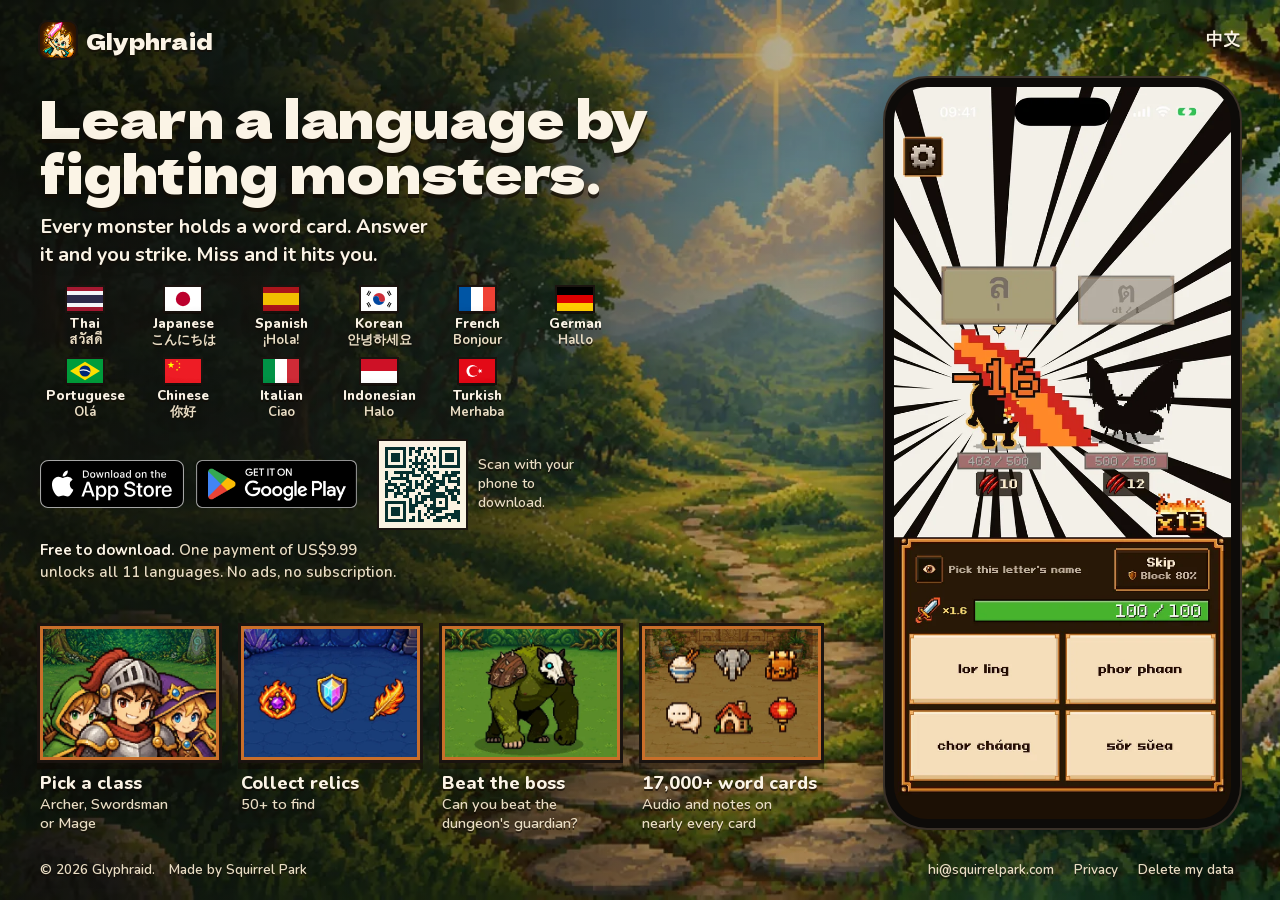
==== commit a266017b: "Free to start -> Free to download (Terry 11/17) Co-Authored-By: Claude Opus 5.5 <noreply@anthropic.c" ====
--- a/index.html
+++ b/index.html
@@ -5,7 +5,7 @@
 <meta name="viewport" content="width=device-width, initial-scale=1, viewport-fit=cover">
 <!-- ⚠️ 這頁由 tools/build-home.py 產生，不要手改。 -->
 <title>Glyphraid · Learn a language by fighting monsters</title>
-<meta name="description" content="A language learning game for iPhone and Android. Thai, Japanese, Korean, Spanish, French, German, Portuguese, Chinese, Italian, Indonesian and Turkish. Every monster holds a word card: answer it to strike, miss and it hits you. Free to start, one payment unlocks everything. No ads, no subscription.">
+<meta name="description" content="A language learning game for iPhone and Android. Thai, Japanese, Korean, Spanish, French, German, Portuguese, Chinese, Italian, Indonesian and Turkish. Every monster holds a word card: answer it to strike, miss and it hits you. Free to download, one payment unlocks everything. No ads, no subscription.">
 <meta name="theme-color" content="#1D2A12">
 <!-- 內容安全政策：腳本只准本站的檔案（assets/site.js）和雜湊相符的那一段內嵌腳本（語言）。⚠️ 改了內嵌腳本一定要跑 python3 tools/update-csp.py -->
 <meta http-equiv="Content-Security-Policy" content="default-src 'self'; script-src 'self' 'sha256-tla+jNIBkIyBn4vj5KOFL4YFCMS+OBkEQ+i5kZb5u+k='; style-src 'self' 'unsafe-inline'; img-src 'self'; font-src 'self'; media-src 'none'; connect-src 'self'; object-src 'none'; base-uri 'none'; form-action 'none'">
@@ -68,7 +68,7 @@
         <!-- 只給電腦版看：手機掃了到 /get/，依平台轉去商店（tools/qr.py） -->
         <div class="qr"><img src="assets/qr-get.svg" alt="QR code that opens glyphraid.com/get on your phone" width="87" height="87"><p>Scan with your phone to download.</p></div>
       </div>
-      <p class="price"><b>Free to start.</b> One payment of US$9.99 unlocks all 11 languages. No ads, no subscription.</p>
+      <p class="price"><b>Free to download.</b> One payment of US$9.99 unlocks all 11 languages. No ads, no subscription.</p>
     </div>
 
     <div class="stage">
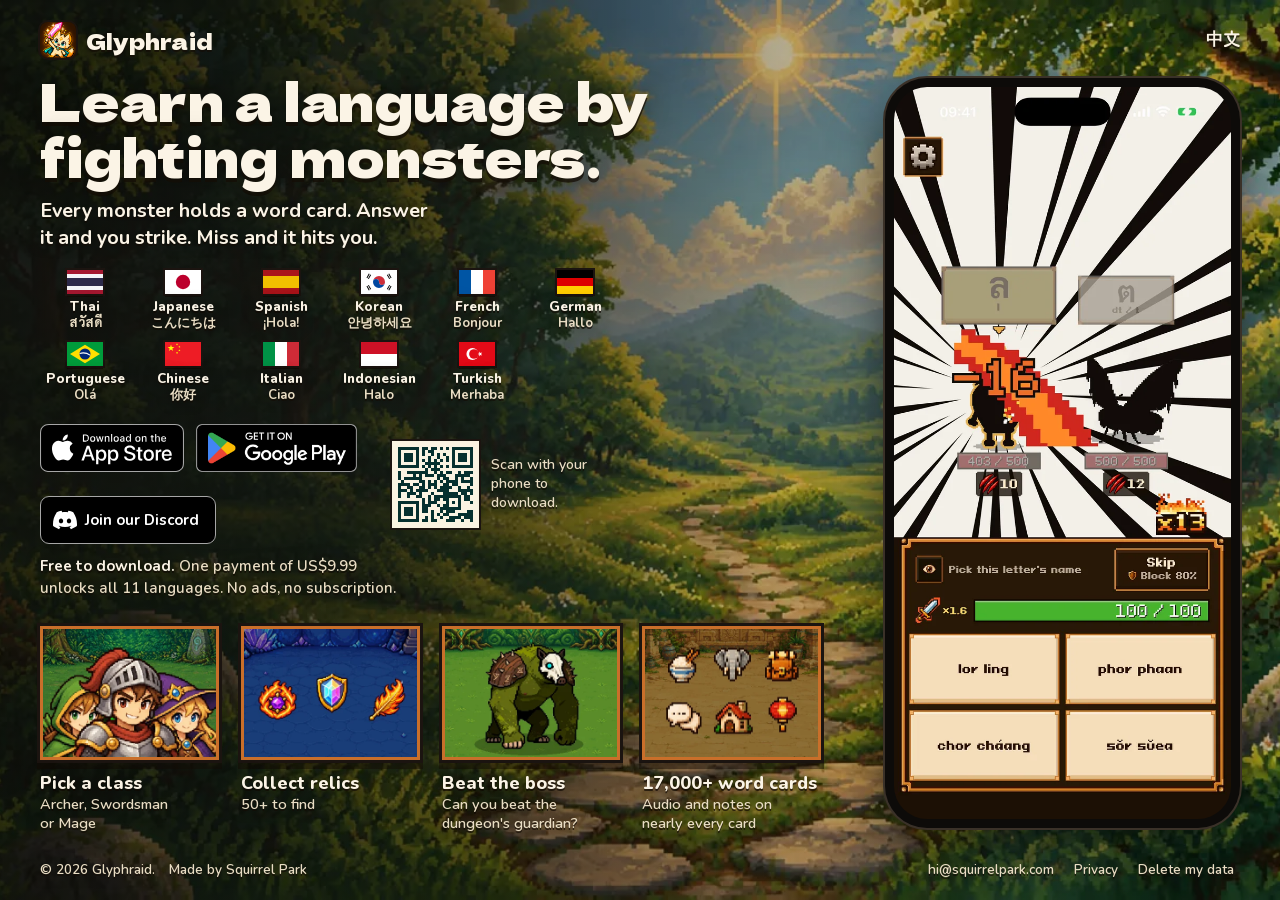
==== commit b923a2d8: "首頁商店鈕旁加 Discord 鈕（Discord 原本的標誌；中文「加入 Discord」、英文「Join our Discord」，手機只剩一顆商店鈕時縮成「Discord」） Co-Author" ====
--- a/index.html
+++ b/index.html
@@ -64,6 +64,8 @@
         <div class="get">
           <a class="b-as" href="https://apps.apple.com/app/apple-store/id6785621868?pt=129099104&amp;ct=web&amp;mt=8"><img src="assets/badge-appstore.svg" alt="Download on the App Store" width="144" height="48"></a>
           <a class="b-gp" href="https://play.google.com/store/apps/details?id=com.terryouyang.glyphraid&amp;referrer=utm_source%3Dglyphraid_site%26utm_medium%3Dweb"><img src="assets/badge-play-tight.png" alt="Get it on Google Play" width="161" height="48"></a>
+          <span class="get-br" aria-hidden="true"></span>
+          <a class="b-dc" href="https://discord.gg/PhAySYwPmZ" rel="noopener"><img src="assets/discord.svg" alt="" width="24" height="24"><span class="dc-long">Join our Discord</span><span class="dc-short">Discord</span></a>
         </div>
         <!-- 只給電腦版看：手機掃了到 /get/，依平台轉去商店（tools/qr.py） -->
         <div class="qr"><img src="assets/qr-get.svg" alt="QR code that opens glyphraid.com/get on your phone" width="87" height="87"><p>Scan with your phone to download.</p></div>
--- a/assets/site.css
+++ b/assets/site.css
@@ -87,6 +87,15 @@
 .get a{display:block;line-height:0;border-radius:9px}
 .get a:hover{outline:2px solid var(--text);outline-offset:2px}
 .get img{height:48px;width:auto}
+/* Discord 鈕（2026-11-27）：跟商店鈕同高、同樣黑底細灰框；電腦版在第二行，手機只剩一顆商店鈕時排在它旁邊 */
+.get-br{flex-basis:100%;height:0}
+.is-ios .get-br,.is-android .get-br{display:none}
+.get .b-dc{display:flex;align-items:center;gap:8px;height:48px;box-sizing:border-box;padding:0 16px 0 12px;background:#000;border:1px solid #A6A6A6;color:#fff;text-decoration:none;font-weight:700;font-size:15px;line-height:1;white-space:nowrap}
+.get .b-dc img{height:24px;width:24px}
+.dc-short{display:none}
+/* 手機只剩一顆商店鈕：Discord 鈕只寫「Discord」，才排得進同一行（375 寬） */
+.is-ios .dc-long,.is-android .dc-long{display:none}
+.is-ios .dc-short,.is-android .dc-short{display:inline}
 .qr{display:none}
 .get-end{display:none}
 .price{margin:0;font-size:15px;line-height:1.45;color:var(--dim);text-shadow:var(--shadow);max-width:36em;text-wrap:balance}
@@ -95,6 +104,7 @@
 .is-ios .b-gp,.is-android .b-as{display:none}
 @media (hover:hover) and (pointer:fine) and (min-width:1024px){
   .qr{display:flex;align-items:center;gap:12px}
+  .get{max-width:330px} /* 兩顆商店鈕的寬：Discord 鈕換到第二行時，整組還是窄的，QR 碼留在右邊（2026-11-27） */
   .qr img{width:87px;height:87px;max-width:none;flex:none;image-rendering:pixelated;box-shadow:0 0 0 2px var(--edge)}
   .qr p{margin:0;font-size:14px;line-height:1.35;max-width:9em;color:var(--dim);text-shadow:var(--shadow)}
 }
@@ -177,6 +187,8 @@
   .getbox{order:3;margin-bottom:10px}
   .get a{flex:none}
   .is-ios .get img,.is-android .get img{height:56px}
+  .is-ios .get .b-dc,.is-android .get .b-dc{height:56px}
+  .is-ios .get .b-dc img,.is-android .get .b-dc img{height:24px}
   .price{order:4;font-size:14.5px;margin-bottom:26px}
   .stage{order:6;margin-bottom:30px}
   .phone{width:min(68vw,300px);padding:7px;border-radius:34px}
